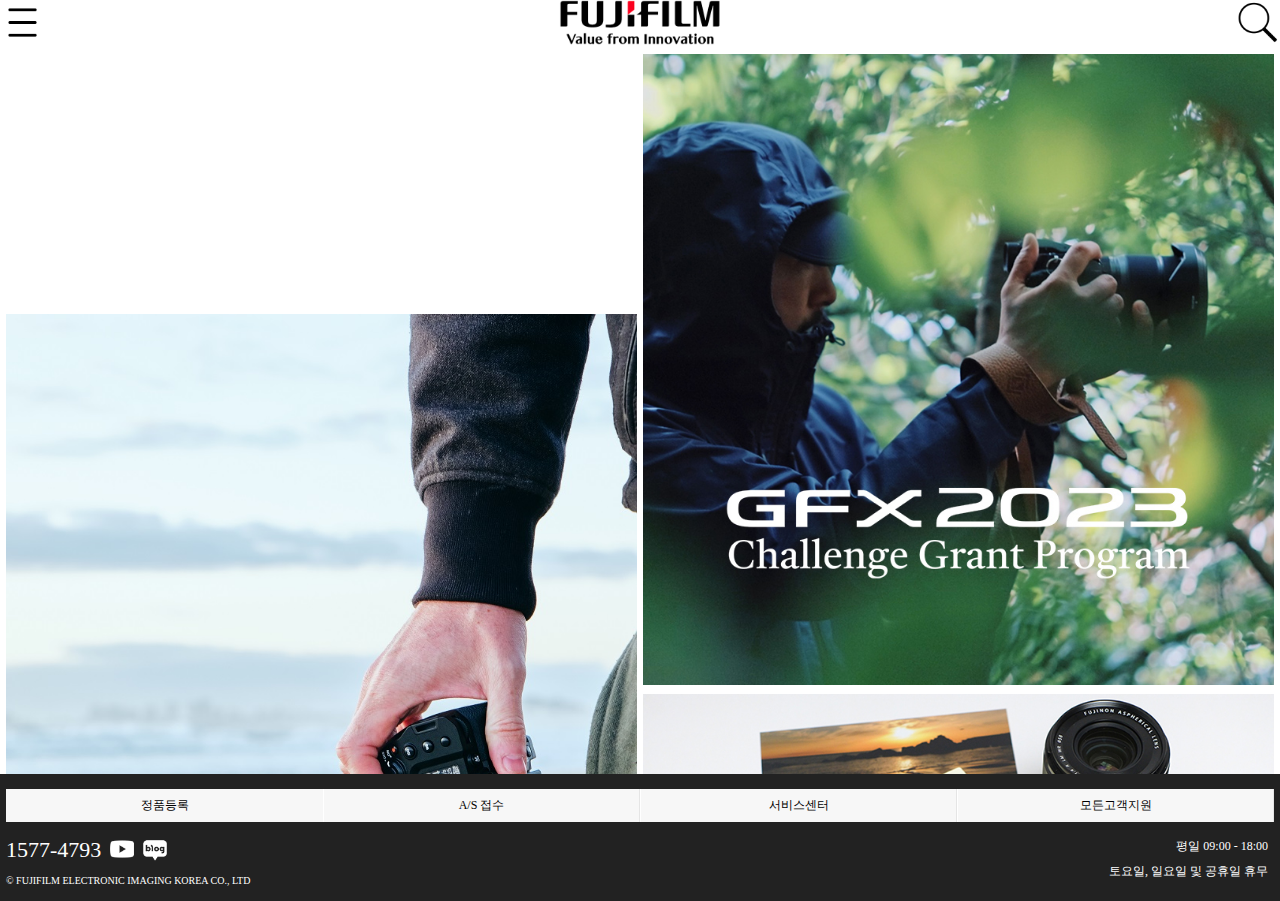
==== index.html @ 3c64c636 "두번째 업로드" ====
<!DOCTYPE html>
<html lang="ko">
<head>
  <meta charset="UTF-8">
  <meta name="viewport" content="width=device-width, initial-scale=1.0">
  <title>Asan</title>
  <link rel="stylesheet" href="css/reset.css">
  <link rel="stylesheet" href="css/asan.css">
</head>
<body>
  <div id="controlbody"></div>
  <div id="wrap">
    <div class="cover"></div>
    <header>
      <div class="lnb_btn">
        <a href="#"><img src="img2/hamburger_icon.png" alt="메뉴열기"></a>
      </div>
      <h1 class="logo">
        <a href="index.html"><img src="img2/logopng.png" alt="후지필름"></a>
      </h1>
      <div class="search_btn">
        <a href="#"><img src="img2/search_icon.png" alt="찾기"></a>
      </div>

    </header>
<!------------------------- con_wrap START ---------------------->
    <div id="con_wrap">
      <div id="con_up">
        <section class="s1-1">
          <div class="slider">
            <div><a href="#"><img src="img2/main01.jpg" alt="메인01"></a></div>
            
          </div>
          
        </section>
        <div class="con_up_right">
          <section class="s1-2">
            <a href="#"><img src="img2/sub01.jpg" alt="서브01"></a>
          </section>
          <section class="s1-3">
            <a href="#"><img src="img2/sub02.jpg" alt="서브02"></a>
          </section>
      </div>
    </div> <!-- con_up END -->

      <div id="con_down">
        <section class="s2-1">
          <a href=""><img src="img2/sub03.jpg" alt="서브03"></a>
        </section>
        <section class="s2-2">
          <a href=""><img src="img2/sub04.jpg" alt="서브04"></a>
        </section>
      </div> 

      <div id="con_down2">
        <section class="s3-1">
          <a href=""><img src="img2/sub05.jpg" alt="서브05"></a>
        </section>
        <section class="s3-2">
          <a href=""><img src="img2/sub06.jpg" alt="서브06"></a>
        </section>
      </div>

      <div id="con_down3">
        <section class="s4-1">
          <a href=""><img src="img2/sub07.jpg" alt="푸터이미지"></a>
        </section>

      </div> <!-- con_down END -->


    </div>
<!------------------------- con_wrap END ------------------------>
    <footer>
      <ul class="quickmenu">
        <li><a href="#">정품등록</a></li>
        <li><a href="#">A/S 접수</a></li>
        <li><a href="#">서비스센터</a></li>
        <li><a href="#">모든고객지원</a></li>
      </ul>
      <div class="telsns">
        <a href="">1577-4793</a>
        <a href=""><img src="img2/img_youtube.png" alt="유튜브"></a>
        <a href=""><img src="img2/img_naverblog.png" alt=네이버 블로그"></a>
      </div>
      <div class="pc">
        <a href="#">평일 09:00 - 18:00</a><br>
        <a href="#">토요일, 일요일 및 공휴일 휴무</a>
      </div>
      <address = class="copy">
        © FUJIFILM ELECTRONIC IMAGING KOREA CO., LTD
      </address>
    </footer>
  </div>

  <div id="lnb">
    <div class="lnb_login">
      <p>로그인을 하시면 더 많은 정보를<br>
        확인 하실 수 있습니다.</p>
        <a href=""><img src="img2/login.png" alt="로그인 버튼"></a>
    </div>
    <ul class="lnb_list">
      <li>
        <a href="staff.html">
          신제품
        </a>
      </li>
      <li>
        <a href="#">
          프로모션
        </a>
      </li>
      <li>
        <a href="#">
          카메라
        </a>
      </li>
      <li>
        <a href="#">
          렌즈
        </a>
      </li>
      <li>
        <a href="#">
          액세서리
        </a>
      </li>
    </ul>
    <div class="lnb_res">
      <a href="">
        가까운 매장/서비스센터 찾기
      </a>
    </div>
  </div>

</body>
</html>
---- css/asan.css ----
@charset "UTF-8";
body { min-width:340px; width: 100%; height: 100%;  }

/* 레이아웃, 배경색 */
#controlbody { overflow: hidden;  }
#wrap { position: relative;  }

header { height:45px; background: white }

#con_wrap { 
  overflow: auto;
  display: flex;
  flex-direction: column; row-gap: 6px;
  height:calc(100vh - 174px);
  padding:6px; 
}
#con_up { 
  flex:2; display: flex; 
  column-gap: 6px; 
}

.s1-1 { 
  flex:1;  
  display: flex;
  align-items: center;
  justify-content: center;  
  background-size: cover;
  
}

.con_up_right {  
  flex:1; 
  display: flex; 
  flex-direction: column ; 
  row-gap: 6px;
  
}

.s1-2 { flex:1; }
.s1-3 { flex:1; }
  
#con_down, #con_down2, #con_down3 { 
  flex:1;
  display: flex;
  column-gap: 6px;
  
}

.s2-1 { flex:1; }
.s2-2 { flex:1; }
.s3-1 { flex:1; }
.s3-2 { flex:1; }
.s4-1 { flex:1; }

    
footer { background: #222222; }

/* 헤더 */
header { }
  .lnb_btn { 
    float: left; position: relative;  
    z-index:20; 
  }
  .logo { 
    float: left; width:100%; 
    margin:0 -45px; text-align: center; 
  }
  .search_btn { float: right; }

header img { height:45px; }

/* 컨텐츠 */
  #con_wrap {  }
  #con_up {}
  #con_down {}
  .slider { float: left;;}

  section { display: table; }

  section a {  
    display: table-cell; 
    text-align: center;
    vertical-align: middle; 
  }
  section img { width: 100%; }
  .s1-1 img { }
  .s1-2 img { }
  .s1-3 img { }
  .s2-1 img { }
  .s2-2 img { }
  .s3-1 img { }
  .s3-2 img { }
  .s4-1 img { }

/* 푸터 */
footer { padding:15px 6px; color: white; }
  ul.quickmenu { display:table; width:100%; color: black;}
  .quickmenu li { 
    display:table-cell; 
    width:25%; 
    background: #F7F7F7; 
    border-right: 1px solid #E5E5E5; 
    border-left: 1px solid white; 
  }
  .quickmenu li:first-child { border-left: none;}
  .quickmenu li:first-child { border-right: none;}
  .quickmenu a { 
    display: block; 
    text-align: center; 
    line-height: 33px; 
    font-size: 12px; 
  }
  .telsns { margin-top: 15px; }
  .telsns a { font-size: 22px; }
  .telsns img { 
    width: 24px; 
    margin-left: 5px; 
    vertical-align: bottom;
  }
  .pc { 
    position: absolute; 
    right:6px; 
    margin-top: -25px; 
    text-align: right;
  }
  .pc a { 
    display: inline-block; 
    padding: 4px 6px;
    background: #222222; 
    margin-bottom: 5px;
    font-size: 12px;
  }
  .copy { font-size: 10px; margin-top: 15px; }

  /* 좌측 슬라이더 메뉴 lnb */
  #lnb { 
    position: fixed; top: 0; left: -274px;
    width: 274px; height: 100%;
    z-index: 100; background: #f1f1f1;
    
    }

  .lnb_login {
    background: #111; color: white;
    padding: 35px 20px;
    
    }

  .lnb_login p { 
    font-size: 14px; 
    line-height: 1.4; 
    margin-bottom: 20px; 
    
    }

  .lnb_login img { width: 232px;  }

  .lnb_list { border-bottom: 1px solid #ddd; font-size: 32px; text-align: center;  }

  .lnb_list a {
    display: block; 
    margin-top: 40px; 
    margin-bottom: 40px; 
    
  }
  .lnb_list img { width:274px;  }

  .lnb_res  { margin-top: 40px;  text-align: center;}
  .lnb_res img  { width:235px; }

  .cover { 
    display: none;
    position: fixed; top: 0; right: 0; bottom: 0; 
    background: rgba(0,0,0,0.7);
  }
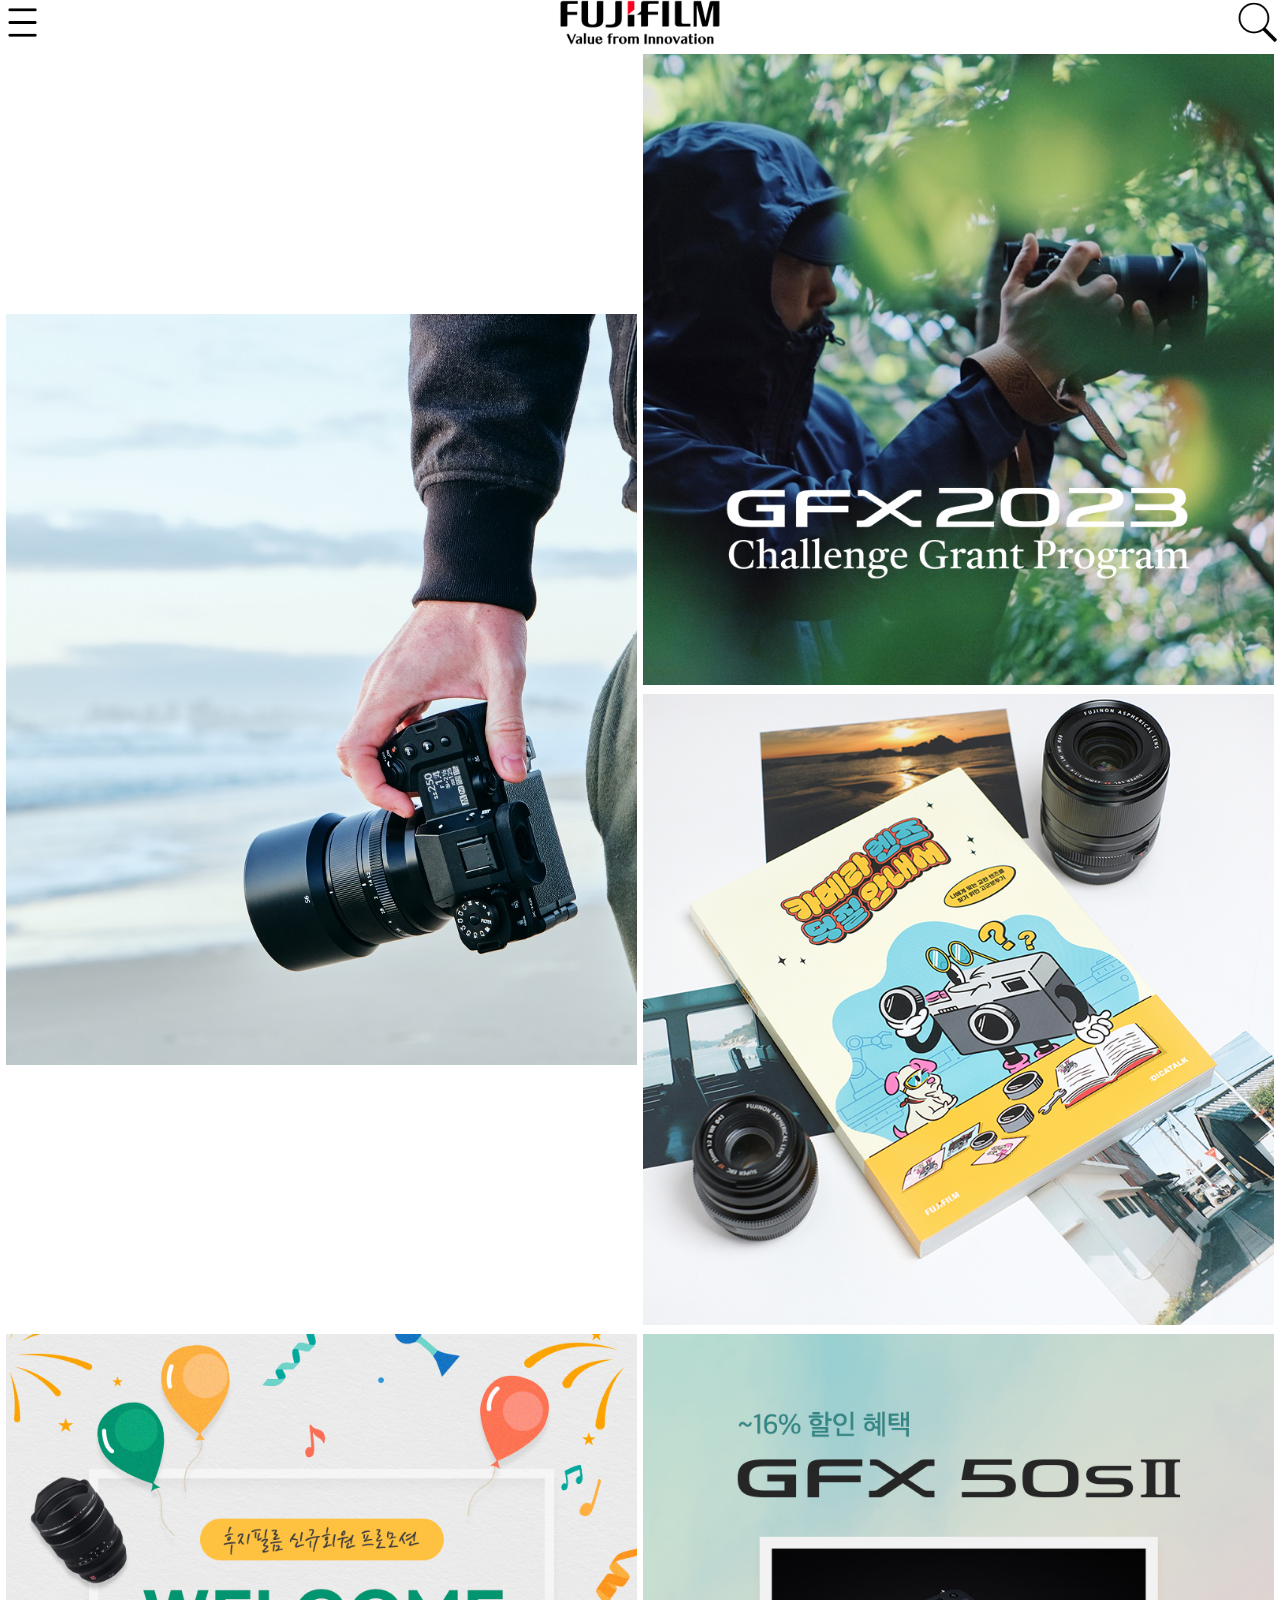
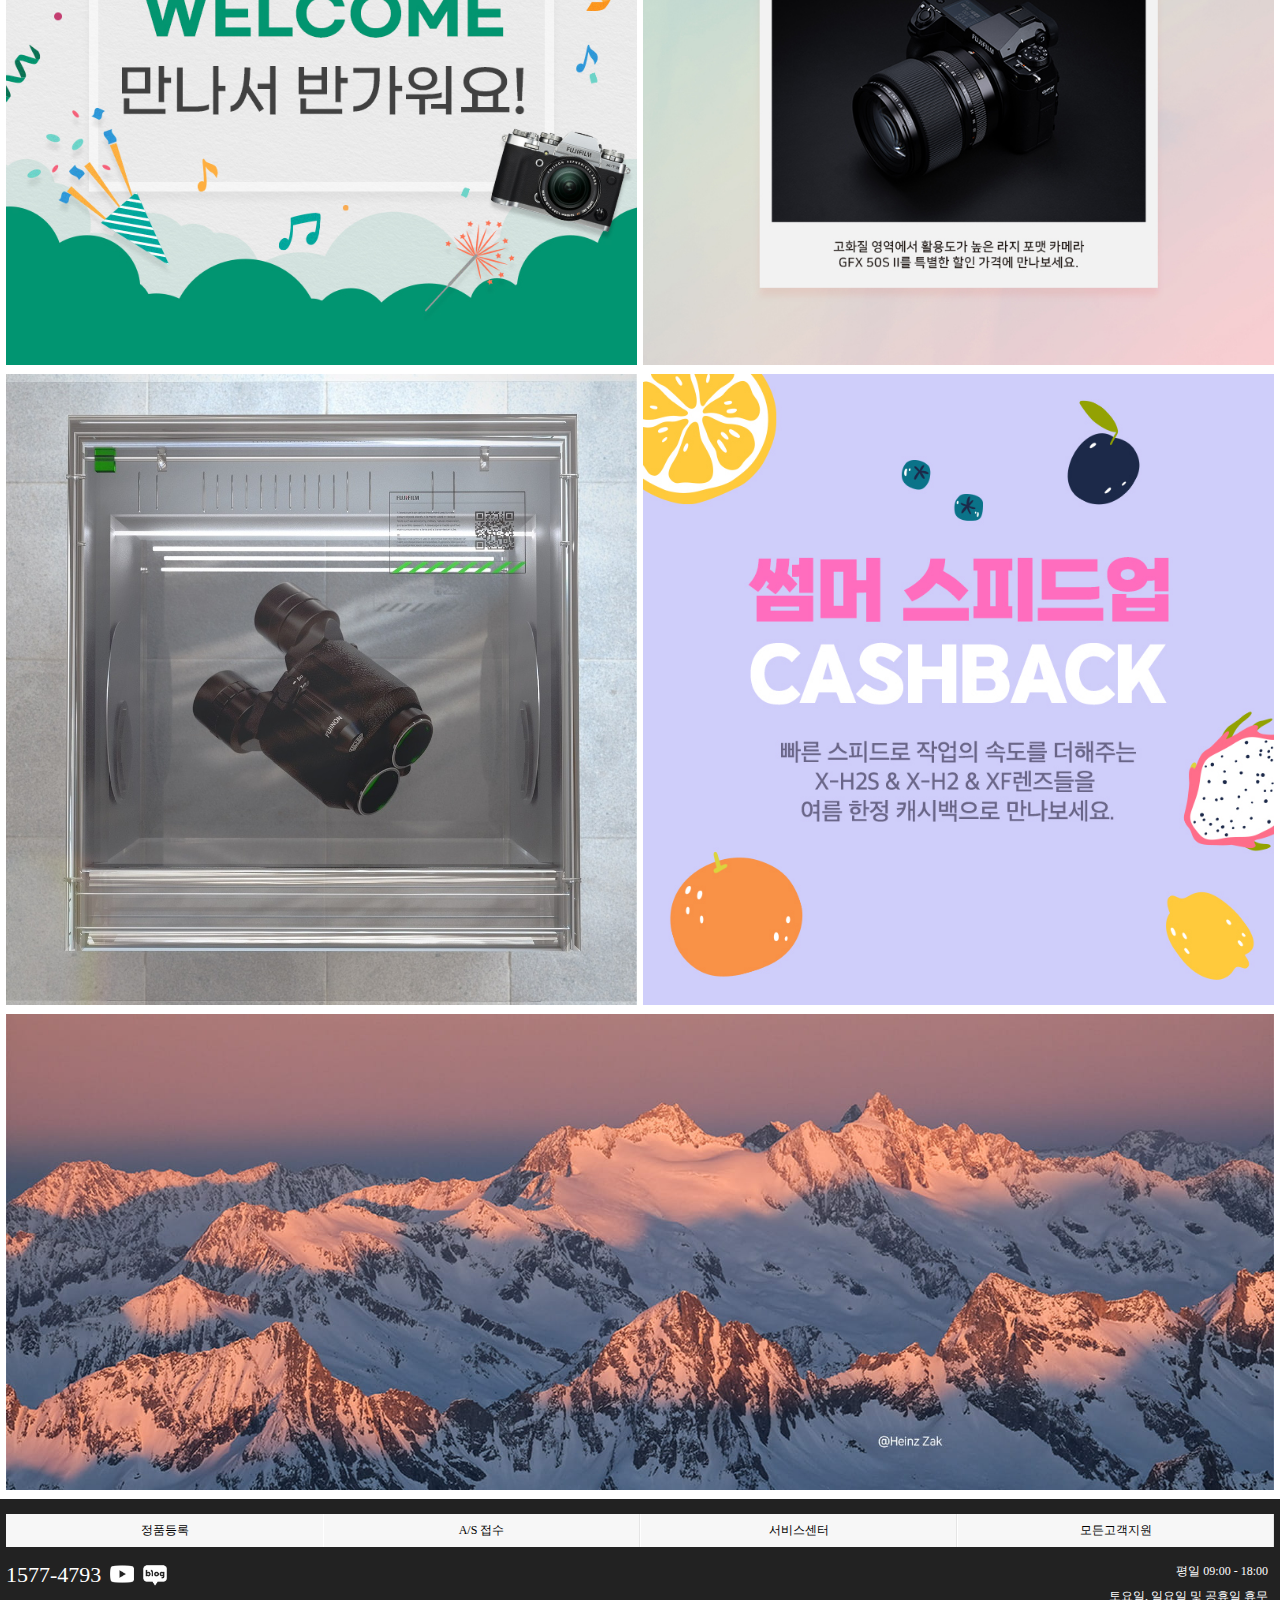
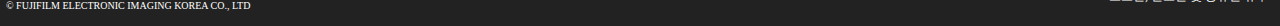
==== commit 14bff75c: "Add files via upload" ====
--- a/index.html
+++ b/index.html
@@ -1,137 +1,167 @@
-<!DOCTYPE html>
-<html lang="ko">
-<head>
-  <meta charset="UTF-8">
-  <meta name="viewport" content="width=device-width, initial-scale=1.0">
-  <title>Asan</title>
-  <link rel="stylesheet" href="css/reset.css">
-  <link rel="stylesheet" href="css/asan.css">
-</head>
-<body>
-  <div id="controlbody"></div>
-  <div id="wrap">
-    <div class="cover"></div>
-    <header>
-      <div class="lnb_btn">
-        <a href="#"><img src="img2/hamburger_icon.png" alt="메뉴열기"></a>
-      </div>
-      <h1 class="logo">
-        <a href="index.html"><img src="img2/logopng.png" alt="후지필름"></a>
-      </h1>
-      <div class="search_btn">
-        <a href="#"><img src="img2/search_icon.png" alt="찾기"></a>
-      </div>
-
-    </header>
-<!------------------------- con_wrap START ---------------------->
-    <div id="con_wrap">
-      <div id="con_up">
-        <section class="s1-1">
-          <div class="slider">
-            <div><a href="#"><img src="img2/main01.jpg" alt="메인01"></a></div>
-            
-          </div>
-          
-        </section>
-        <div class="con_up_right">
-          <section class="s1-2">
-            <a href="#"><img src="img2/sub01.jpg" alt="서브01"></a>
-          </section>
-          <section class="s1-3">
-            <a href="#"><img src="img2/sub02.jpg" alt="서브02"></a>
-          </section>
-      </div>
-    </div> <!-- con_up END -->
-
-      <div id="con_down">
-        <section class="s2-1">
-          <a href=""><img src="img2/sub03.jpg" alt="서브03"></a>
-        </section>
-        <section class="s2-2">
-          <a href=""><img src="img2/sub04.jpg" alt="서브04"></a>
-        </section>
-      </div> 
-
-      <div id="con_down2">
-        <section class="s3-1">
-          <a href=""><img src="img2/sub05.jpg" alt="서브05"></a>
-        </section>
-        <section class="s3-2">
-          <a href=""><img src="img2/sub06.jpg" alt="서브06"></a>
-        </section>
-      </div>
-
-      <div id="con_down3">
-        <section class="s4-1">
-          <a href=""><img src="img2/sub07.jpg" alt="푸터이미지"></a>
-        </section>
-
-      </div> <!-- con_down END -->
-
-
-    </div>
-<!------------------------- con_wrap END ------------------------>
-    <footer>
-      <ul class="quickmenu">
-        <li><a href="#">정품등록</a></li>
-        <li><a href="#">A/S 접수</a></li>
-        <li><a href="#">서비스센터</a></li>
-        <li><a href="#">모든고객지원</a></li>
-      </ul>
-      <div class="telsns">
-        <a href="">1577-4793</a>
-        <a href=""><img src="img2/img_youtube.png" alt="유튜브"></a>
-        <a href=""><img src="img2/img_naverblog.png" alt=네이버 블로그"></a>
-      </div>
-      <div class="pc">
-        <a href="#">평일 09:00 - 18:00</a><br>
-        <a href="#">토요일, 일요일 및 공휴일 휴무</a>
-      </div>
-      <address = class="copy">
-        © FUJIFILM ELECTRONIC IMAGING KOREA CO., LTD
-      </address>
-    </footer>
-  </div>
-
-  <div id="lnb">
-    <div class="lnb_login">
-      <p>로그인을 하시면 더 많은 정보를<br>
-        확인 하실 수 있습니다.</p>
-        <a href=""><img src="img2/login.png" alt="로그인 버튼"></a>
-    </div>
-    <ul class="lnb_list">
-      <li>
-        <a href="staff.html">
-          신제품
-        </a>
-      </li>
-      <li>
-        <a href="#">
-          프로모션
-        </a>
-      </li>
-      <li>
-        <a href="#">
-          카메라
-        </a>
-      </li>
-      <li>
-        <a href="#">
-          렌즈
-        </a>
-      </li>
-      <li>
-        <a href="#">
-          액세서리
-        </a>
-      </li>
-    </ul>
-    <div class="lnb_res">
-      <a href="">
-        가까운 매장/서비스센터 찾기
-      </a>
-    </div>
-  </div>
-
-</body>
+<!DOCTYPE html>
+<html lang="ko">
+<head>
+  <meta charset="UTF-8">
+  <meta name="viewport" content="width=device-width, initial-scale=1.0">
+  <title>Asan</title>
+  <link rel="stylesheet" href="css/reset.css">
+  <script src="https://code.jquery.com/jquery-1.12.4.min.js"></script>
+
+  <link rel="stylesheet" href="css/slick-theme.css">
+  <link rel="stylesheet" href="css/slick.css">
+  <link rel="stylesheet" href="css/asan.css">
+  <script defer src="js/slick.min.js" ></script>
+  <script defer src="js/main.js"></script>
+
+  
+</head>
+<body>
+  <div id="controlbody"></div>
+  <div id="wrap">
+    <div class="cover"></div>
+    <header>
+      <div class="lnb_btn">
+        <a href="#"><img src="img2/hamburger_icon.png" alt="메뉴열기"></a>
+      </div>
+      <h1 class="logo">
+        <a href="index.html"><img src="img2/logopng.png" alt="후지필름"></a>
+      </h1>
+      <div class="search_btn">
+        <a href="#"><img src="img2/search_icon.png" alt="찾기"></a>
+      </div>
+      <div class="search-box">
+        <input type="text" class="search-input" placeholder="검색어를 입력하세요">
+        <button class="search-close-btn">닫기</button>
+      </div>
+
+    </header>
+<!------------------------- con_wrap START ---------------------->
+    <div id="con_wrap">
+      <div id="con_up">
+        <section class="s1-1">
+          <div class="slider">
+            <div><a href="#"><img src="img2/main01.jpg" alt="메인01"></a></div>
+            
+          </div>
+          
+        </section>
+        <div class="con_up_right">
+          <section class="s1-2">
+            <a href="#"><img src="img2/sub01.jpg" alt="서브01"></a>
+          </section>
+          <section class="s1-3">
+            <a href="#"><img src="img2/sub02.jpg" alt="서브02"></a>
+          </section>
+      </div>
+    </div> <!-- con_up END -->
+
+      <div id="con_down">
+        <section class="s2-1">
+          <a href=""><img src="img2/sub03.jpg" alt="서브03"></a>
+        </section>
+        <section class="s2-2">
+          <a href=""><img src="img2/sub04.jpg" alt="서브04"></a>
+        </section>
+      </div> 
+
+      <div id="con_down2">
+        <section class="s3-1">
+          <a href=""><img src="img2/sub05.jpg" alt="서브05"></a>
+        </section>
+        <section class="s3-2">
+          <a href=""><img src="img2/sub06.jpg" alt="서브06"></a>
+        </section>
+      </div>
+
+      <div id="con_down3">
+        <section class="s4-1">
+          <a href=""><img src="img2/sub07.jpg" alt="푸터이미지"></a>
+        </section>
+
+      </div> <!-- con_down END -->
+
+
+    </div>
+<!------------------------- con_wrap END ------------------------>
+    <footer>
+      <ul class="quickmenu">
+        <li><a href="#">정품등록</a></li>
+        <li><a href="#">A/S 접수</a></li>
+        <li><a href="#">서비스센터</a></li>
+        <li><a href="#">모든고객지원</a></li>
+      </ul>
+      <div class="telsns">
+        <a href="">1577-4793</a>
+        <a href=""><img src="img2/img_youtube.png" alt="유튜브"></a>
+        <a href=""><img src="img2/img_naverblog.png" alt=네이버 블로그"></a>
+      </div>
+      <div class="pc">
+        <a href="#">평일 09:00 - 18:00</a><br>
+        <a href="#">토요일, 일요일 및 공휴일 휴무</a>
+      </div>
+      <address = class="copy">
+        © FUJIFILM ELECTRONIC IMAGING KOREA CO., LTD
+      </address>
+    </footer>
+  </div>
+
+  <div id="lnb">
+    <div class="lnb_login">
+      <p>로그인을 하시면 더 많은 정보를<br>
+        확인 하실 수 있습니다.</p>
+        <a href=""><img src="img2/login.png" alt="로그인 버튼"></a>
+    </div>
+    
+    <ul class="lnb_list">
+      <li class="lnb-item" data-menu="신제품"> <a href="#">신제품</a></li>
+      <li class="lnb-item" data-menu="프로모션"> <a href="#">프로모션</a></li>
+      <li class="lnb-item" data-menu="카메라"> <a href="#">카메라</a></li>
+      <li class="lnb-item" data-menu="렌즈"> <a href="#">렌즈</a></li>
+      <li class="lnb-item" data-menu="액세서리"> <a href="#">액세서리</a></li>
+    </ul>
+    
+
+    <div class="submenu" data-menu="신제품">
+      <ul>
+        <li><a href="#">상품1</a></li>
+        <li><a href="#">상품2</a></li>
+      </ul>
+    </div>
+
+    <div class="submenu" data-menu="프로모션">
+      <ul>
+        <li><a href="#">프로모션1</a></li>
+        <li><a href="#">프로모션2</a></li>
+      </ul>
+    </div>
+
+    <div class="submenu" data-menu="카메라">
+      <ul>
+        <li><a href="#">카메라1</a></li>
+        <li><a href="#">카메라2</a></li>
+      </ul>
+    </div>
+
+    <div class="submenu" data-menu="렌즈">
+      <ul>
+        <li><a href="#">렌즈1</a></li>
+        <li><a href="#">렌즈2</a></li>
+      </ul>
+    </div>
+
+    <div class="submenu" data-menu="액세서리">
+      <ul>
+        <li><a href="#">액세서리1</a></li>
+        <li><a href="#">액세서리2</a></li>
+      </ul>
+    </div>
+
+    <div class="lnb_res">
+      <a href="">
+        가까운 매장/서비스센터 찾기
+      </a>
+    </div>
+  </div>
+
+</body>
 </html>--- a/css/asan.css
+++ b/css/asan.css
@@ -1,175 +1,239 @@
-@charset "UTF-8";
-body { min-width:340px; width: 100%; height: 100%;  }
-
-/* 레이아웃, 배경색 */
-#controlbody { overflow: hidden;  }
-#wrap { position: relative;  }
-
-header { height:45px; background: white }
-
-#con_wrap { 
-  overflow: auto;
-  display: flex;
-  flex-direction: column; row-gap: 6px;
-  height:calc(100vh - 174px);
-  padding:6px; 
-}
-#con_up { 
-  flex:2; display: flex; 
-  column-gap: 6px; 
-}
-
-.s1-1 { 
-  flex:1;  
-  display: flex;
-  align-items: center;
-  justify-content: center;  
-  background-size: cover;
-  
-}
-
-.con_up_right {  
-  flex:1; 
-  display: flex; 
-  flex-direction: column ; 
-  row-gap: 6px;
-  
-}
-
-.s1-2 { flex:1; }
-.s1-3 { flex:1; }
-  
-#con_down, #con_down2, #con_down3 { 
-  flex:1;
-  display: flex;
-  column-gap: 6px;
-  
-}
-
-.s2-1 { flex:1; }
-.s2-2 { flex:1; }
-.s3-1 { flex:1; }
-.s3-2 { flex:1; }
-.s4-1 { flex:1; }
-
-    
-footer { background: #222222; }
-
-/* 헤더 */
-header { }
-  .lnb_btn { 
-    float: left; position: relative;  
-    z-index:20; 
-  }
-  .logo { 
-    float: left; width:100%; 
-    margin:0 -45px; text-align: center; 
-  }
-  .search_btn { float: right; }
-
-header img { height:45px; }
-
-/* 컨텐츠 */
-  #con_wrap {  }
-  #con_up {}
-  #con_down {}
-  .slider { float: left;;}
-
-  section { display: table; }
-
-  section a {  
-    display: table-cell; 
-    text-align: center;
-    vertical-align: middle; 
-  }
-  section img { width: 100%; }
-  .s1-1 img { }
-  .s1-2 img { }
-  .s1-3 img { }
-  .s2-1 img { }
-  .s2-2 img { }
-  .s3-1 img { }
-  .s3-2 img { }
-  .s4-1 img { }
-
-/* 푸터 */
-footer { padding:15px 6px; color: white; }
-  ul.quickmenu { display:table; width:100%; color: black;}
-  .quickmenu li { 
-    display:table-cell; 
-    width:25%; 
-    background: #F7F7F7; 
-    border-right: 1px solid #E5E5E5; 
-    border-left: 1px solid white; 
-  }
-  .quickmenu li:first-child { border-left: none;}
-  .quickmenu li:first-child { border-right: none;}
-  .quickmenu a { 
-    display: block; 
-    text-align: center; 
-    line-height: 33px; 
-    font-size: 12px; 
-  }
-  .telsns { margin-top: 15px; }
-  .telsns a { font-size: 22px; }
-  .telsns img { 
-    width: 24px; 
-    margin-left: 5px; 
-    vertical-align: bottom;
-  }
-  .pc { 
-    position: absolute; 
-    right:6px; 
-    margin-top: -25px; 
-    text-align: right;
-  }
-  .pc a { 
-    display: inline-block; 
-    padding: 4px 6px;
-    background: #222222; 
-    margin-bottom: 5px;
-    font-size: 12px;
-  }
-  .copy { font-size: 10px; margin-top: 15px; }
-
-  /* 좌측 슬라이더 메뉴 lnb */
-  #lnb { 
-    position: fixed; top: 0; left: -274px;
-    width: 274px; height: 100%;
-    z-index: 100; background: #f1f1f1;
-    
-    }
-
-  .lnb_login {
-    background: #111; color: white;
-    padding: 35px 20px;
-    
-    }
-
-  .lnb_login p { 
-    font-size: 14px; 
-    line-height: 1.4; 
-    margin-bottom: 20px; 
-    
-    }
-
-  .lnb_login img { width: 232px;  }
-
-  .lnb_list { border-bottom: 1px solid #ddd; font-size: 32px; text-align: center;  }
-
-  .lnb_list a {
-    display: block; 
-    margin-top: 40px; 
-    margin-bottom: 40px; 
-    
-  }
-  .lnb_list img { width:274px;  }
-
-  .lnb_res  { margin-top: 40px;  text-align: center;}
-  .lnb_res img  { width:235px; }
-
-  .cover { 
-    display: none;
-    position: fixed; top: 0; right: 0; bottom: 0; 
-    background: rgba(0,0,0,0.7);
-  }+@charset "UTF-8";
+body { min-width:340px; width: 100%; height: 100%;  }
+
+/* 레이아웃, 배경색 */
+#controlbody { overflow: hidden;  }
+#wrap { position: relative;  }
+
+header { height:45px; background: white }
+
+#con_wrap { 
+  overflow: auto;
+  display: flex;
+  flex-direction: column; row-gap: 6px;
+  flex-grow: 1;
+  padding:6px; 
+}
+#con_up {
+  display: grid;
+  grid-template-columns: 1fr 1fr;
+  column-gap: 6px;
+}
+
+.s1-1 { 
+  flex:1;  
+  display: flex;
+  align-items: center;
+  justify-content: center;  
+  background-size: cover;
+  
+}
+
+.con_up_right {
+  display: grid;
+  grid-template-rows: 1fr 1fr;
+  row-gap: 6px;
+}
+
+.s1-2 { flex:1; }
+.s1-3 { flex:1; }
+  
+#con_down, #con_down2, #con_down3 { 
+  flex:1;
+  display: flex;
+  column-gap: 6px;
+  
+}
+
+.s2-1 { flex:1; }
+.s2-2 { flex:1; }
+.s3-1 { flex:1; }
+.s3-2 { flex:1; }
+.s4-1 { flex:1; }
+
+    
+footer { background: #222222; }
+
+/* 헤더 */
+header { }
+  .lnb_btn { 
+    float: left; position: relative;  
+    z-index:20; 
+  }
+  .logo { 
+    float: left; width:100%; 
+    margin:0 -45px; text-align: center; 
+  }
+  .search_btn { float: right; }
+
+  .search-box {
+    display: none; 
+    position: absolute;
+    top: 45px; 
+    right: 0;
+    background-color: white;
+    border: 1px solid #ccc;
+    padding: 10px;
+  }
+  
+  .search-input {
+    width: 200px;
+    padding: 5px;
+    margin-right: 10px;
+  }
+  
+  .search-close-btn {
+    background-color: #ccc;
+    color: white;
+    border: none;
+    padding: 5px 10px;
+    cursor: pointer;
+  }
+  
+ 
+  .search-box.active {
+    display: block;
+  }
+
+header img { height:45px; }
+
+/* 컨텐츠 */
+  #con_wrap {  }
+  #con_up {}
+  #con_down {}
+
+  .slider {
+    display: flex;
+    justify-content: center; 
+  }
+  
+  .slider img {
+    max-width: 100%; 
+    height: auto; 
+  }
+
+  section { display: table; }
+
+  section a {  
+    display: table-cell; 
+    text-align: center;
+    vertical-align: middle; 
+  }
+  section img { width: 100%; }
+  .s1-1 img { }
+  .s1-2 img { }
+  .s1-3 img { }
+  .s2-1 img { }
+  .s2-2 img { }
+  .s3-1 img { }
+  .s3-2 img { }
+  .s4-1 img { }
+
+/* 푸터 */
+footer { padding:15px 6px; color: white; }
+  ul.quickmenu { display:table; width:100%; color: black;}
+  .quickmenu li { 
+    display:table-cell; 
+    width:25%; 
+    background: #F7F7F7; 
+    border-right: 1px solid #E5E5E5; 
+    border-left: 1px solid white; 
+  }
+  .quickmenu li:first-child { border-left: none;}
+  .quickmenu li:first-child { border-right: none;}
+  .quickmenu a { 
+    display: block; 
+    text-align: center; 
+    line-height: 33px; 
+    font-size: 12px; 
+  }
+  .telsns { margin-top: 15px; }
+  .telsns a { font-size: 22px; }
+  .telsns img { 
+    width: 24px; 
+    margin-left: 5px; 
+    vertical-align: bottom;
+  }
+  .pc { 
+    position: absolute; 
+    right:6px; 
+    margin-top: -25px; 
+    text-align: right;
+  }
+  .pc a { 
+    display: inline-block; 
+    padding: 4px 6px;
+    background: #222222; 
+    margin-bottom: 5px;
+    font-size: 12px;
+  }
+  .copy { font-size: 10px; margin-top: 15px; }
+
+  /* 좌측 슬라이더 메뉴 lnb */
+  #lnb { 
+    position: fixed; top: 0; left: -274px;
+    width: 274px; height: 100%;
+    z-index: 100; background: #f1f1f1;
+    
+    }
+
+  .lnb_login {
+    background: #111; color: white;
+    padding: 35px 20px;
+    
+    }
+
+  .lnb_login p { 
+    font-size: 14px; 
+    line-height: 1.4; 
+    margin-bottom: 20px; 
+    
+    }
+
+  .lnb_login img { width: 232px;  }
+
+  .lnb_list { border-bottom: 1px solid #ddd; font-size: 24px; text-align: center;  }
+
+  .lnb_list a {
+    display: block; 
+    margin-top: 30px; 
+    margin-bottom: 30px; 
+    
+  }
+  .lnb_list img { width:274px;  }
+
+  .lnb_res  { margin-top: 40px;  text-align: center;}
+  .lnb_res img  { width:235px; }
+
+
+
+  .cover { 
+    display: none;
+    position: fixed; top: 0; right: 0; bottom: 0; 
+    background: rgba(0,0,0,0.7);
+  }
+
+
+.submenu {
+  display: none; 
+}
+
+.submenu.active {
+  display: block; 
+}
+
+.submenu ul {
+  padding: 20px 0; 
+}
+
+.submenu li {
+  margin-bottom: 15px;
+  font-size: 20px;
+  text-align: center;
+}
+
+
+.lnb-item.active {
+  font-weight: bold;
+  color: red;
+}
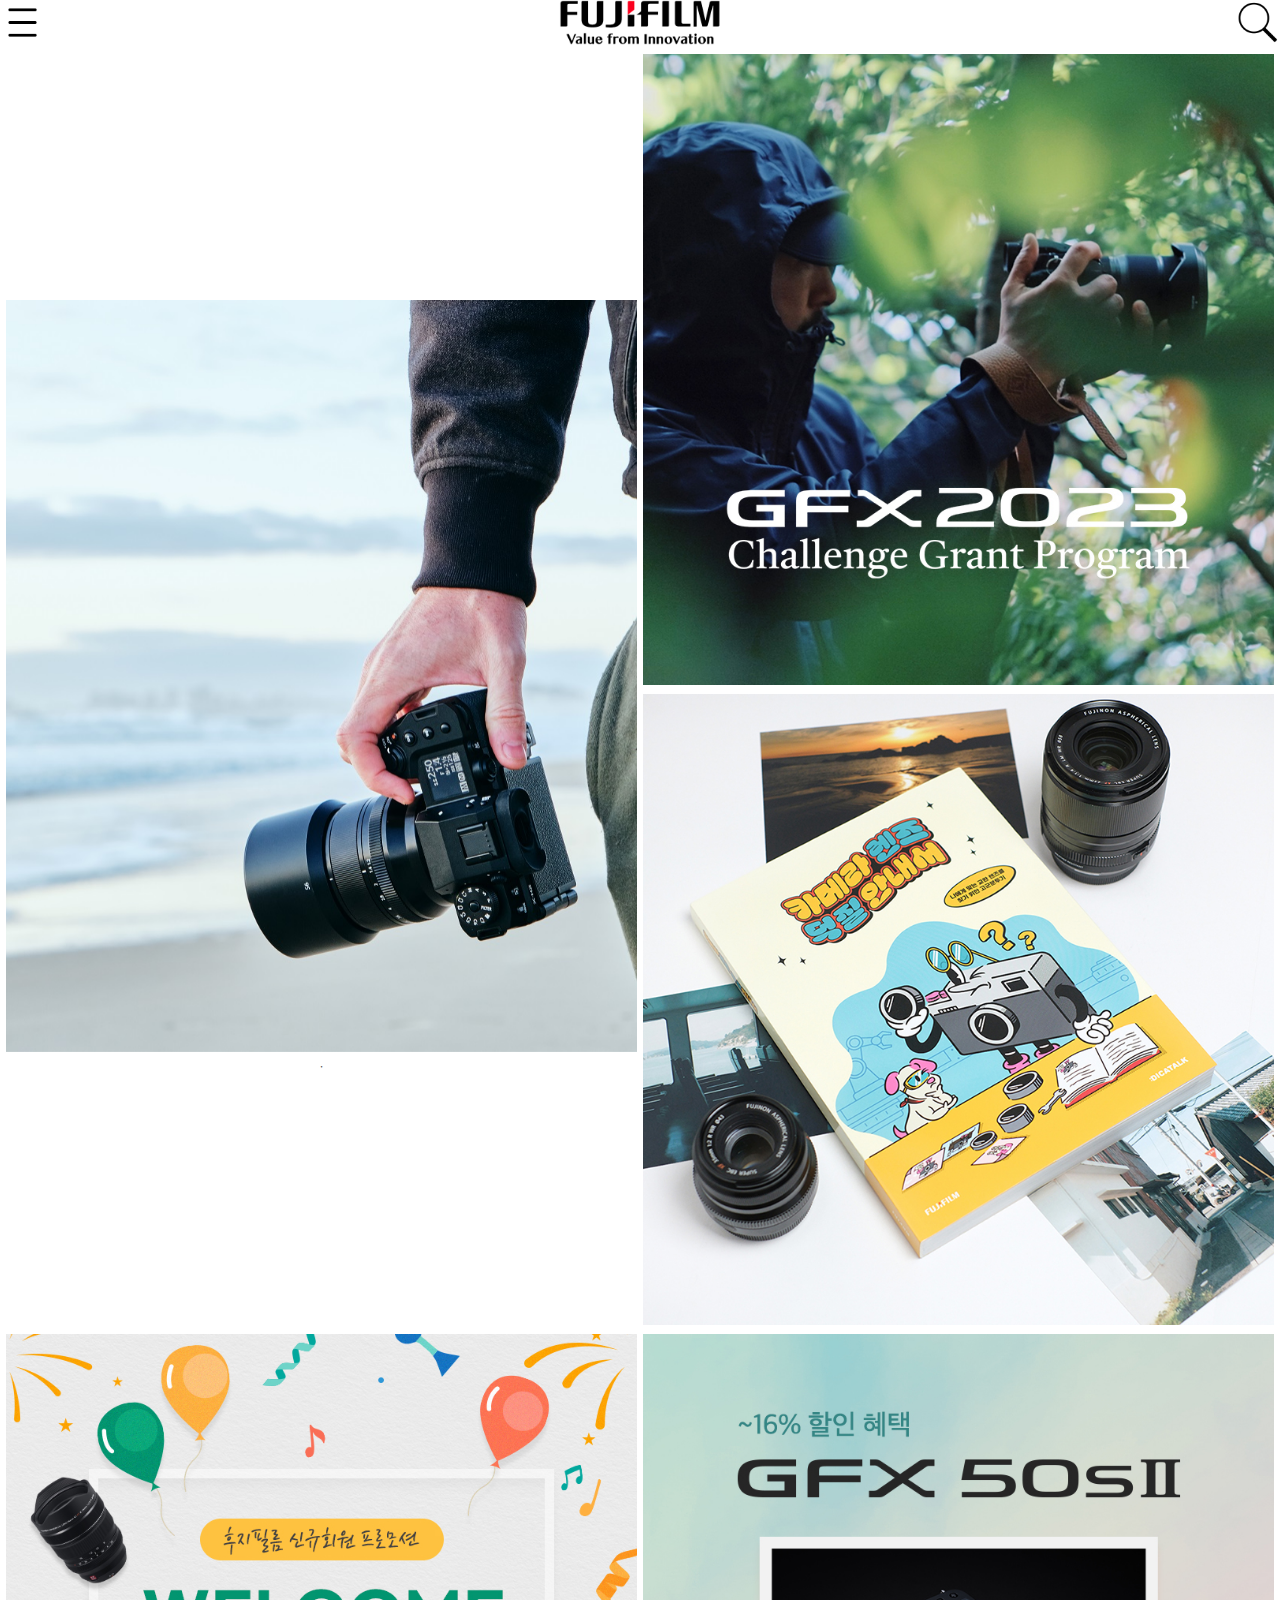
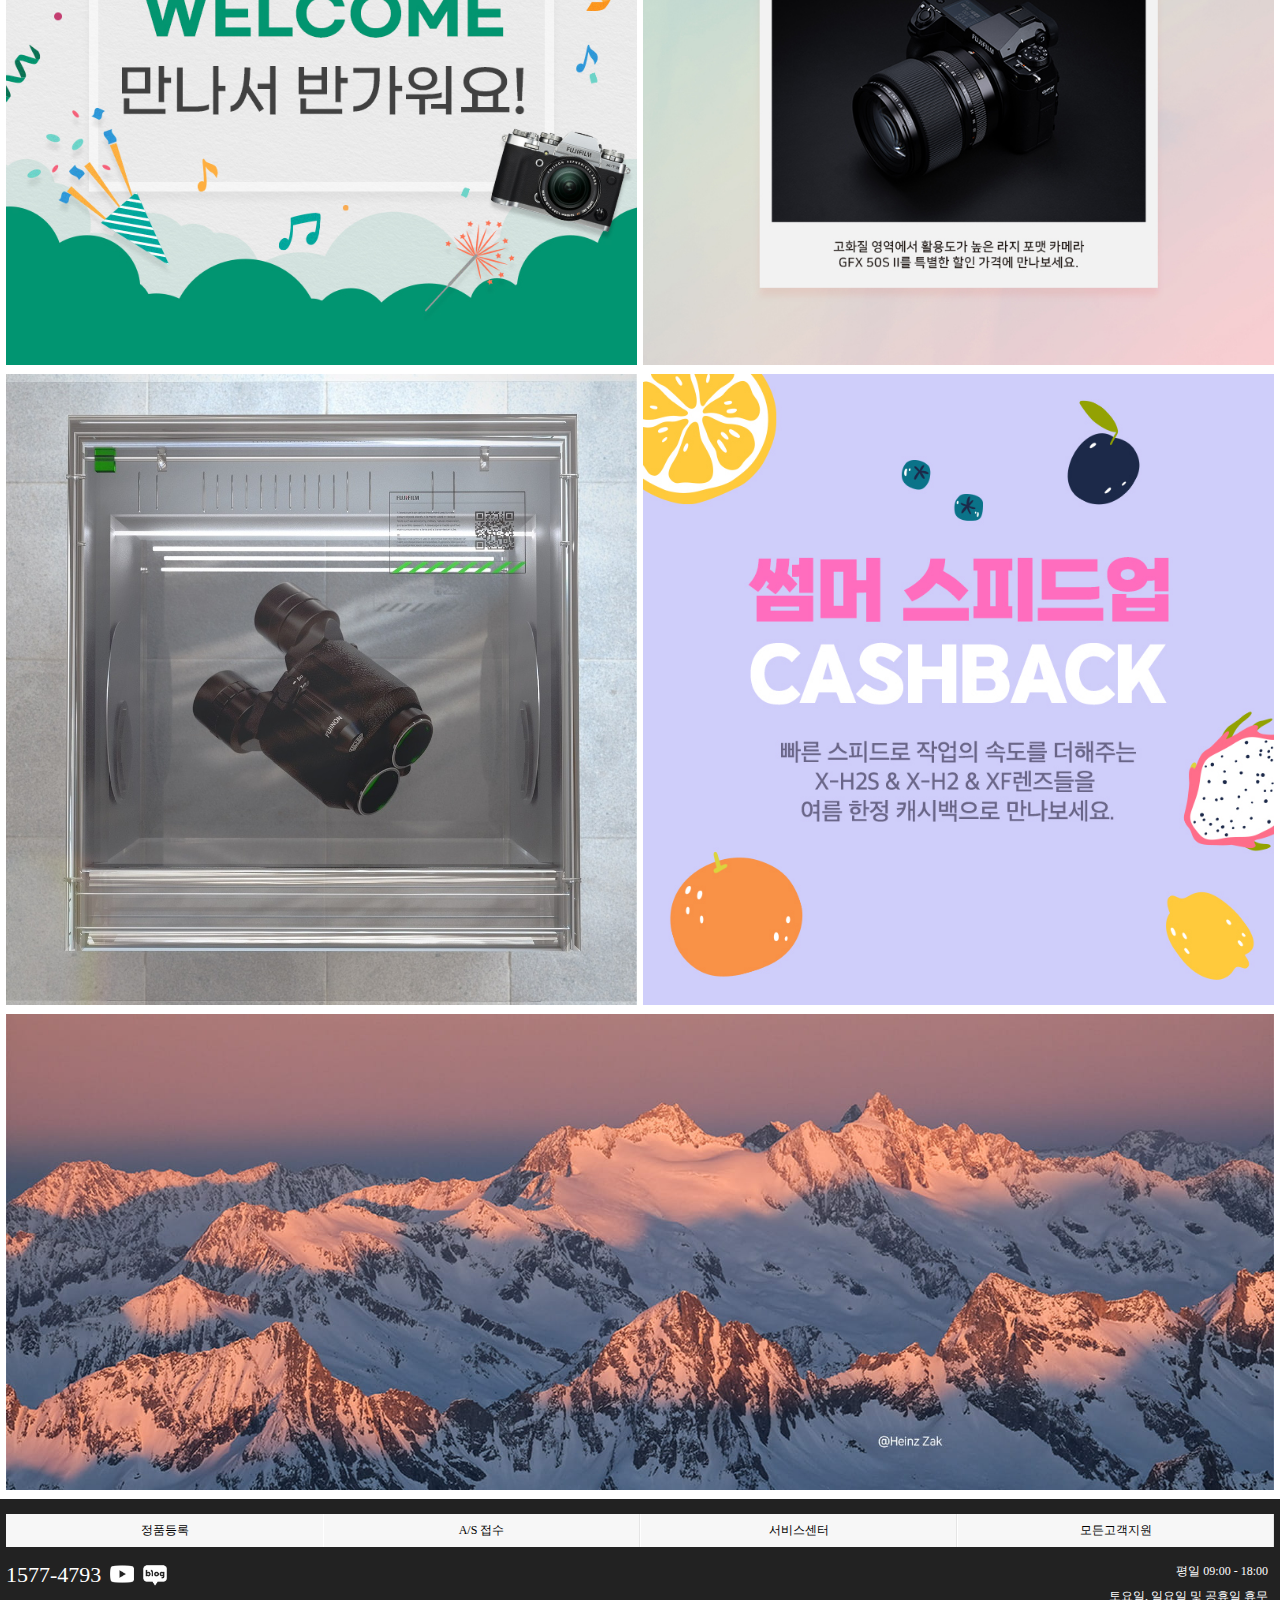
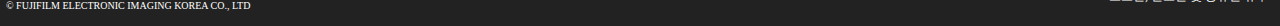
==== commit e44808a2: "Add files via upload" ====
--- a/index.html
+++ b/index.html
@@ -41,10 +41,9 @@
         <section class="s1-1">
           <div class="slider">
             <div><a href="#"><img src="img2/main01.jpg" alt="메인01"></a></div>
-            
           </div>
-          
         </section>
+
         <div class="con_up_right">
           <section class="s1-2">
             <a href="#"><img src="img2/sub01.jpg" alt="서브01"></a>
@@ -94,6 +93,7 @@
         <a href="">1577-4793</a>
         <a href=""><img src="img2/img_youtube.png" alt="유튜브"></a>
         <a href=""><img src="img2/img_naverblog.png" alt=네이버 블로그"></a>
+
       </div>
       <div class="pc">
         <a href="#">평일 09:00 - 18:00</a><br>
@@ -113,11 +113,11 @@
     </div>
     
     <ul class="lnb_list">
-      <li class="lnb-item" data-menu="신제품"> <a href="#">신제품</a></li>
-      <li class="lnb-item" data-menu="프로모션"> <a href="#">프로모션</a></li>
-      <li class="lnb-item" data-menu="카메라"> <a href="#">카메라</a></li>
-      <li class="lnb-item" data-menu="렌즈"> <a href="#">렌즈</a></li>
-      <li class="lnb-item" data-menu="액세서리"> <a href="#">액세서리</a></li>
+      <li class="lnb-item" data-menu="신제품"> <a href="#"><span>신제품</span></a></li>
+      <li class="lnb-item" data-menu="프로모션"> <a href="#"><span>프로모션</span></a></li>
+      <li class="lnb-item" data-menu="카메라"> <a href="#"><span>카메라</span></a></li>
+      <li class="lnb-item" data-menu="렌즈"> <a href="#"><span>렌즈</span></a></li>
+      <li class="lnb-item" data-menu="액세서리"> <a href="#"><span>액세서리</span></a></li>
     </ul>
     
 
--- a/css/asan.css
+++ b/css/asan.css
@@ -56,166 +56,194 @@
 
 /* 헤더 */
 header { }
-  .lnb_btn { 
-    float: left; position: relative;  
-    z-index:20; 
-  }
-  .logo { 
-    float: left; width:100%; 
-    margin:0 -45px; text-align: center; 
-  }
-  .search_btn { float: right; }
-
-  .search-box {
-    display: none; 
-    position: absolute;
-    top: 45px; 
-    right: 0;
-    background-color: white;
-    border: 1px solid #ccc;
-    padding: 10px;
-  }
-  
-  .search-input {
-    width: 200px;
-    padding: 5px;
-    margin-right: 10px;
-  }
-  
-  .search-close-btn {
-    background-color: #ccc;
-    color: white;
-    border: none;
-    padding: 5px 10px;
-    cursor: pointer;
-  }
-  
- 
-  .search-box.active {
-    display: block;
-  }
+.lnb_btn { 
+  float: left; position: relative;  
+  z-index:20; 
+}
+.logo { 
+  float: left; width:100%; 
+  margin:0 -45px; text-align: center; 
+}
+.search_btn { float: right; }
+
+.search-box {
+  display: none;
+  position: absolute;
+  top: 45px;
+  right: 0;
+  background-color: white;
+  border: 1px solid #ccc;
+  padding: 10px;
+}
+  
+.search-input {
+  width: 200px;
+  padding: 5px;
+  margin-right: 10px;
+}
+  
+.search-close-btn {
+  background-color: #ccc;
+  color: white;
+  border: none;
+  padding: 5px 10px;
+  cursor: pointer;
+}
+.search-box.active {
+  display: block;
+}
 
 header img { height:45px; }
 
 /* 컨텐츠 */
-  #con_wrap {  }
-  #con_up {}
-  #con_down {}
-
-  .slider {
-    display: flex;
-    justify-content: center; 
-  }
-  
-  .slider img {
-    max-width: 100%; 
-    height: auto; 
-  }
-
-  section { display: table; }
-
-  section a {  
-    display: table-cell; 
-    text-align: center;
-    vertical-align: middle; 
-  }
-  section img { width: 100%; }
-  .s1-1 img { }
-  .s1-2 img { }
-  .s1-3 img { }
-  .s2-1 img { }
-  .s2-2 img { }
-  .s3-1 img { }
-  .s3-2 img { }
-  .s4-1 img { }
+#con_wrap {  }
+#con_up {}
+#con_down {}
+
+.slider {
+  display: flex;
+  justify-content: center; 
+}
+  
+.slider img {
+  max-width: 100%; 
+  height: auto; 
+}
+
+section { display: table; }
+
+section a {  
+  display: table-cell; 
+  text-align: center;
+  vertical-align: middle; 
+}
+section img { width: 100%; }
+.s1-1 img { }
+.s1-2 img { }
+.s1-3 img { }
+.s2-1 img { }
+.s2-2 img { }
+.s3-1 img { }
+.s3-2 img { }
+.s4-1 img { }
 
 /* 푸터 */
 footer { padding:15px 6px; color: white; }
-  ul.quickmenu { display:table; width:100%; color: black;}
-  .quickmenu li { 
-    display:table-cell; 
-    width:25%; 
-    background: #F7F7F7; 
-    border-right: 1px solid #E5E5E5; 
-    border-left: 1px solid white; 
-  }
-  .quickmenu li:first-child { border-left: none;}
-  .quickmenu li:first-child { border-right: none;}
-  .quickmenu a { 
-    display: block; 
-    text-align: center; 
-    line-height: 33px; 
-    font-size: 12px; 
-  }
-  .telsns { margin-top: 15px; }
-  .telsns a { font-size: 22px; }
-  .telsns img { 
-    width: 24px; 
-    margin-left: 5px; 
-    vertical-align: bottom;
-  }
-  .pc { 
-    position: absolute; 
-    right:6px; 
-    margin-top: -25px; 
-    text-align: right;
-  }
-  .pc a { 
-    display: inline-block; 
-    padding: 4px 6px;
-    background: #222222; 
-    margin-bottom: 5px;
-    font-size: 12px;
-  }
-  .copy { font-size: 10px; margin-top: 15px; }
-
-  /* 좌측 슬라이더 메뉴 lnb */
-  #lnb { 
-    position: fixed; top: 0; left: -274px;
-    width: 274px; height: 100%;
-    z-index: 100; background: #f1f1f1;
-    
-    }
-
-  .lnb_login {
-    background: #111; color: white;
-    padding: 35px 20px;
-    
-    }
+ul.quickmenu { display:table; width:100%; color: black;}
+.quickmenu li { 
+  display:table-cell; 
+  width:25%; 
+  background: #F7F7F7; 
+  border-right: 1px solid #E5E5E5; 
+  border-left: 1px solid white; 
+}
+.quickmenu li:first-child { border-left: none;}
+.quickmenu li:first-child { border-right: none;}
+.quickmenu a { 
+  display: block; 
+  text-align: center; 
+  line-height: 33px; 
+  font-size: 12px; 
+}
+.telsns { margin-top: 15px; }
+.telsns a { font-size: 22px; }
+.telsns img { 
+  width: 24px; 
+  margin-left: 5px; 
+  vertical-align: bottom;
+}
+.pc { 
+  position: absolute; 
+  right:6px; 
+  margin-top: -25px; 
+  text-align: right;
+}
+.pc a { 
+  display: inline-block; 
+  padding: 4px 6px;
+  background: #222222; 
+  margin-bottom: 5px;
+  font-size: 12px;
+}
+.copy { font-size: 10px; margin-top: 15px; }
+
+/* 좌측 슬라이더 메뉴 lnb */
+#lnb {
+  position: fixed;
+  top: 0;
+  left: -274px;
+  width: 274px;
+  height: 100%;
+  z-index: 100;
+  background: #f1f1f1;
+  overflow-y: auto; 
+  max-height: 100%; 
+}
+
+.lnb_login {
+  background: #111; color: white;
+  padding: 35px 20px;
+}
 
   .lnb_login p { 
-    font-size: 14px; 
-    line-height: 1.4; 
-    margin-bottom: 20px; 
-    
-    }
-
-  .lnb_login img { width: 232px;  }
-
-  .lnb_list { border-bottom: 1px solid #ddd; font-size: 24px; text-align: center;  }
-
-  .lnb_list a {
-    display: block; 
-    margin-top: 30px; 
-    margin-bottom: 30px; 
-    
-  }
-  .lnb_list img { width:274px;  }
-
-  .lnb_res  { margin-top: 40px;  text-align: center;}
-  .lnb_res img  { width:235px; }
-
-
-
-  .cover { 
-    display: none;
-    position: fixed; top: 0; right: 0; bottom: 0; 
-    background: rgba(0,0,0,0.7);
-  }
+  font-size: 14px; 
+  line-height: 1.4; 
+  margin-bottom: 20px;   
+}
+
+.lnb_login img { display: block; margin: 0 auto; width: 100px; }
+
+.lnb_list {
+  border-bottom: 1px solid #ddd;
+  font-size: 24px;
+  text-align: center;
+}
+
+.lnb_list a {
+  display: block;
+  margin-top: 30px;
+  margin-bottom: 30px;
+  position: relative; 
+  transition: color 0.3s; 
+}
+
+.lnb_list a:hover {
+  color: #6B84D0; 
+}
+
+
+.lnb_list a::after {
+  content: "";
+  position: absolute;
+  bottom: -5px;
+  left: 50%;
+  transform: translateX(-50%);
+  width: 0;
+  height: 2px;
+  background-color: #6B84D0
+  ;
+  transition: width 0.3s ease-in-out; 
+}
+
+.lnb_list a:hover::after {
+  width: 100%; 
+}
+
+.lnb_list img { width:274px;  }
+.lnb_res  { margin-top: 40px;  text-align: center;}
+.lnb_res img  { width:235px; }
+
+.cover { 
+  display: none;
+  position: fixed; top: 0; right: 0; bottom: 0; 
+  background: rgba(0,0,0,0.7);
+}
 
 
 .submenu {
-  display: none; 
+  display: none;
+  overflow-y: auto; 
+  max-height: 60vh; 
 }
 
 .submenu.active {
@@ -232,7 +260,6 @@
   text-align: center;
 }
 
-
 .lnb-item.active {
   font-weight: bold;
   color: red;
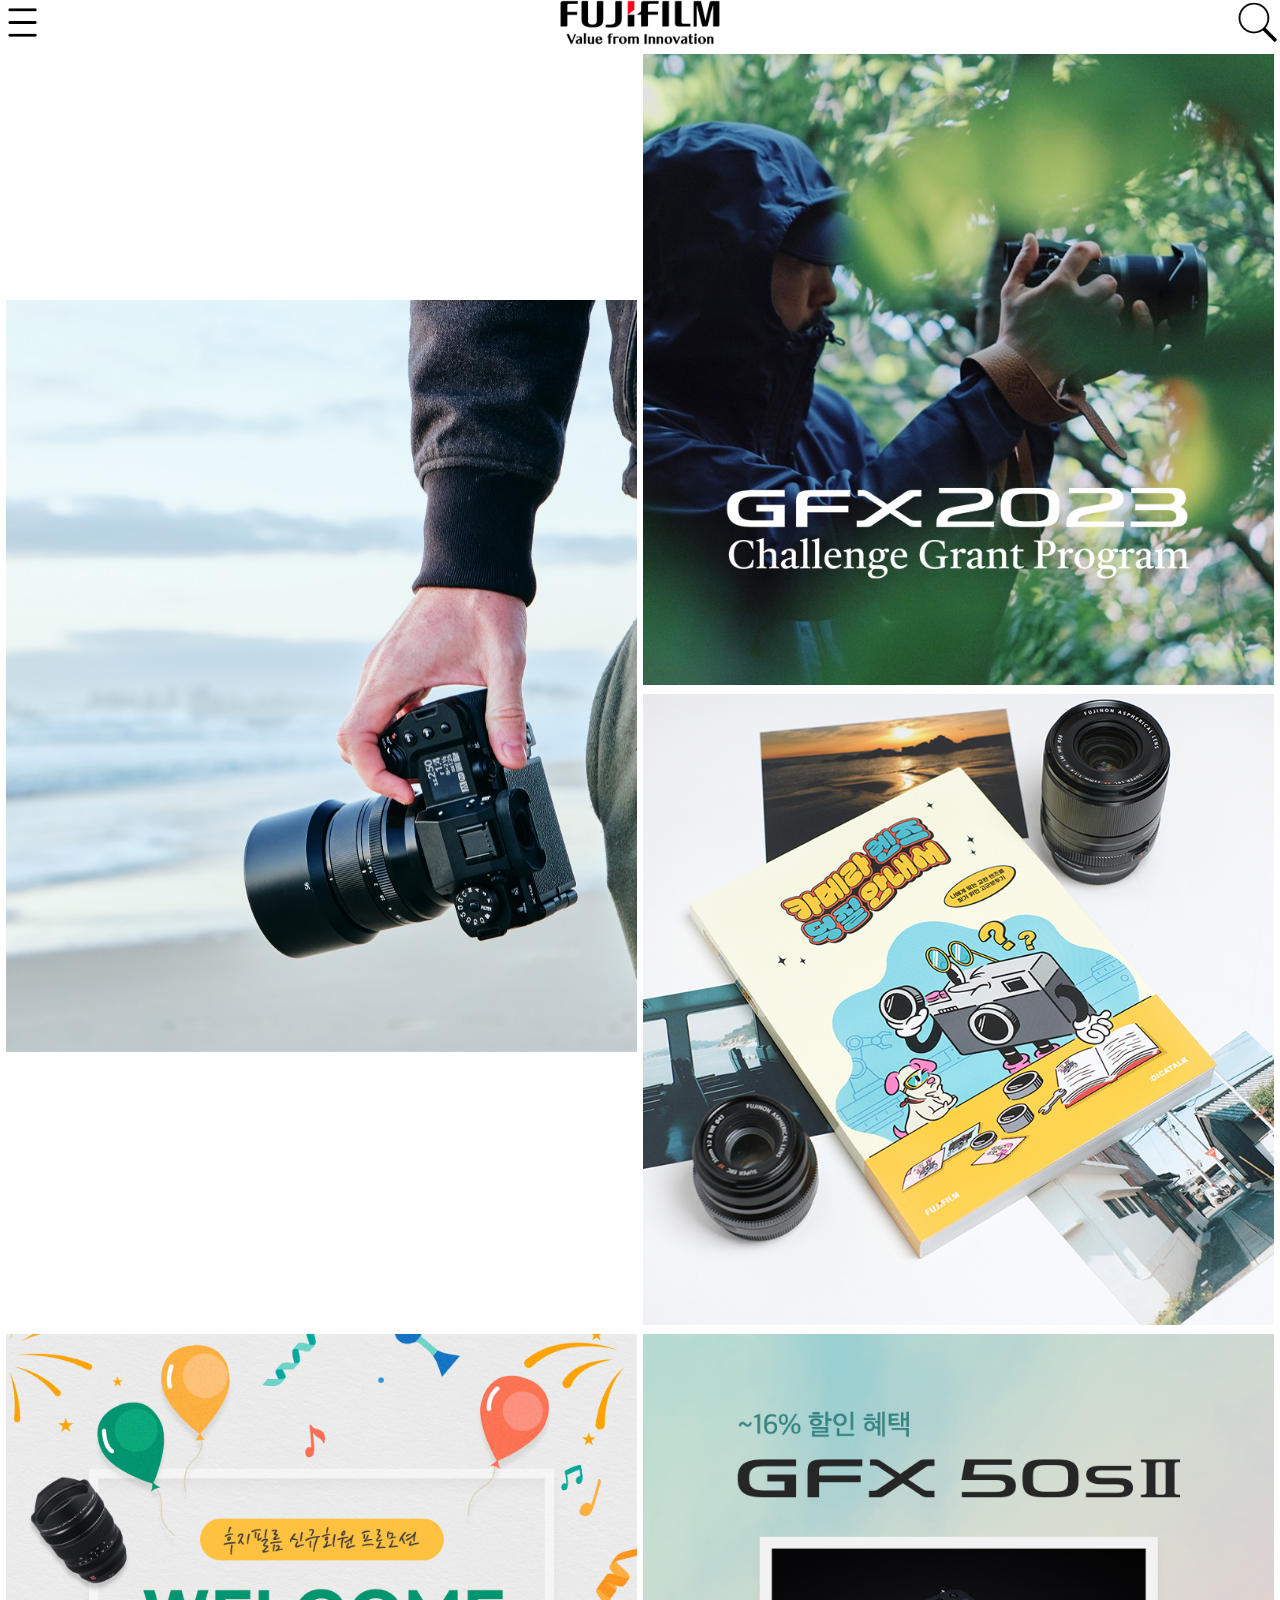
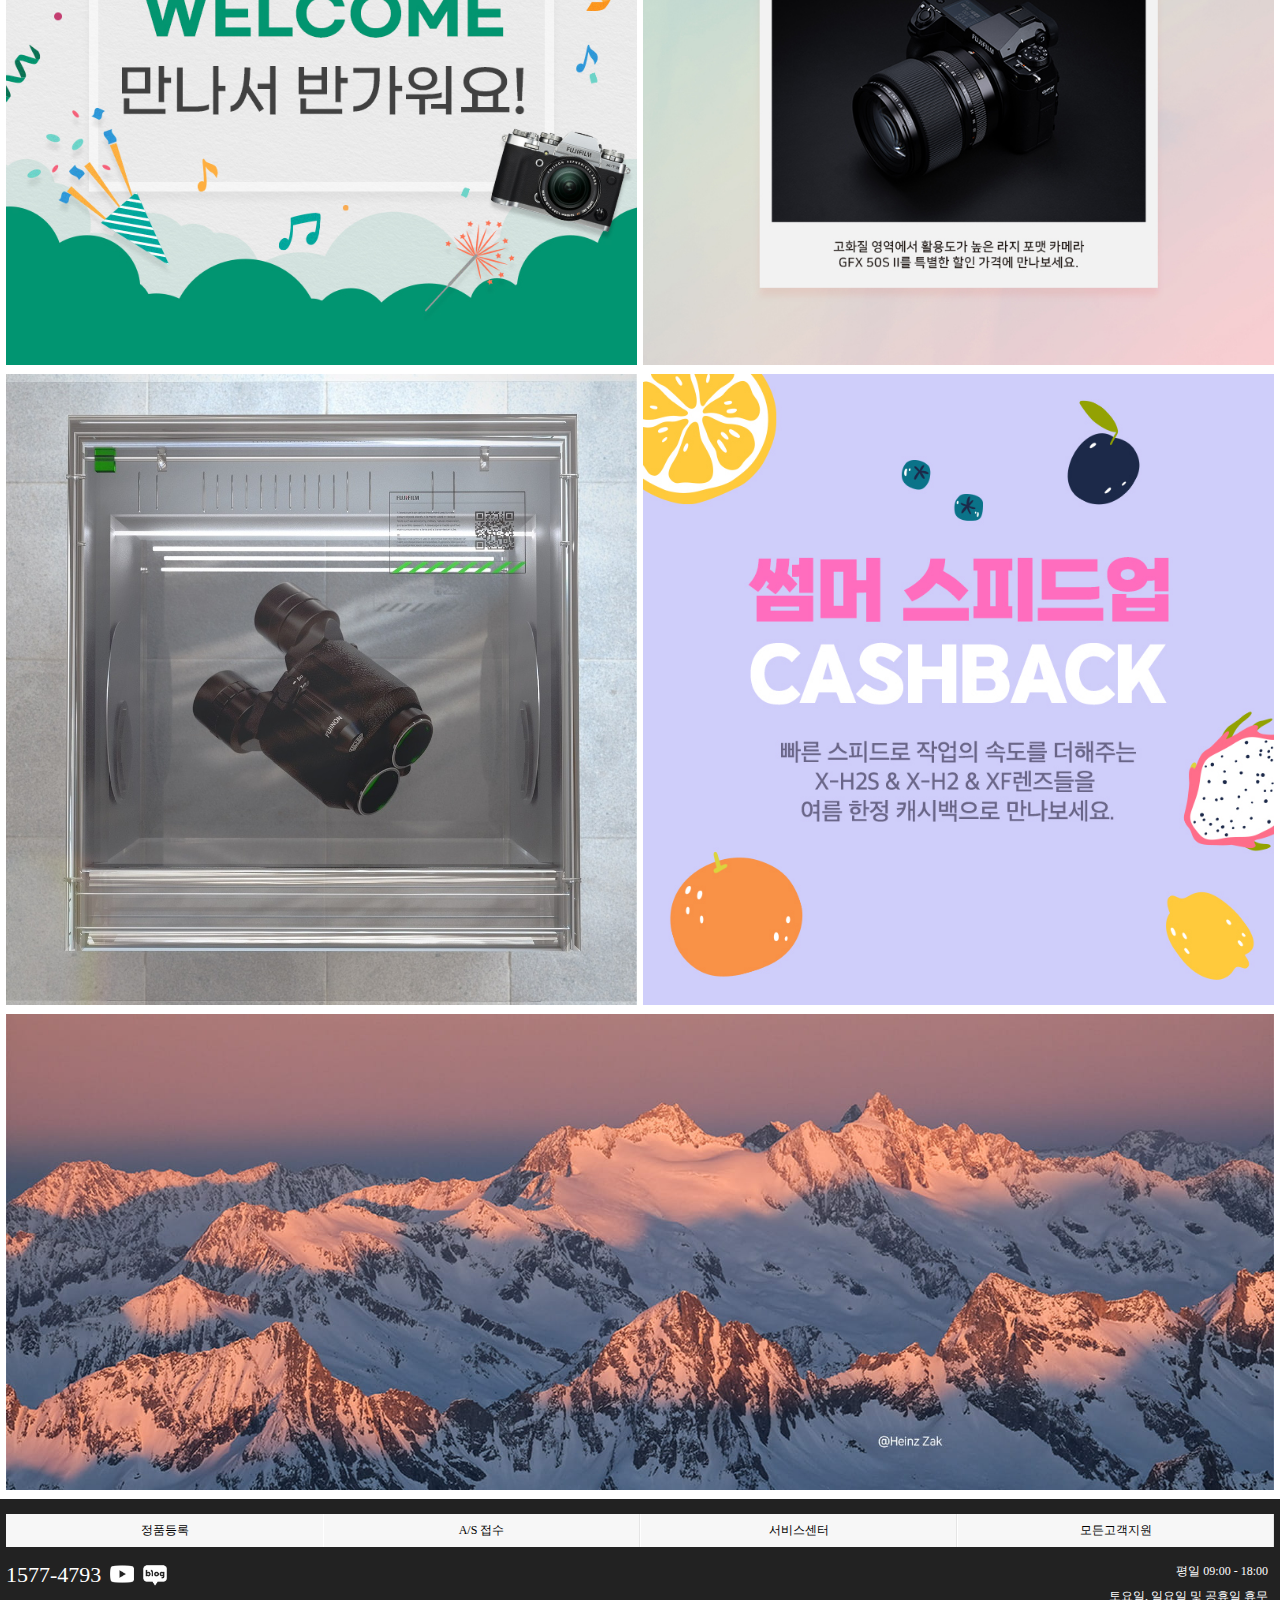
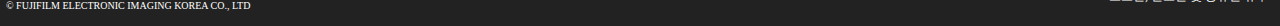
==== commit 53ddab2f: "Add files via upload" ====
--- a/index.html
+++ b/index.html
@@ -5,13 +5,13 @@
   <meta name="viewport" content="width=device-width, initial-scale=1.0">
   <title>Asan</title>
   <link rel="stylesheet" href="css/reset.css">
-  <script src="https://code.jquery.com/jquery-1.12.4.min.js"></script>
-
   <link rel="stylesheet" href="css/slick-theme.css">
   <link rel="stylesheet" href="css/slick.css">
   <link rel="stylesheet" href="css/asan.css">
-  <script defer src="js/slick.min.js" ></script>
-  <script defer src="js/main.js"></script>
+
+  <script src="https://code.jquery.com/jquery-3.6.0.min.js"></script>
+  <script src="js/slick.min.js"></script>
+  <script src="js/main.js" defer></script>
 
   
 </head>
@@ -41,6 +41,7 @@
         <section class="s1-1">
           <div class="slider">
             <div><a href="#"><img src="img2/main01.jpg" alt="메인01"></a></div>
+            
           </div>
         </section>
 
--- a/css/asan.css
+++ b/css/asan.css
@@ -103,6 +103,8 @@
 .slider {
   display: flex;
   justify-content: center; 
+  max-width: 100%; 
+  overflow: hidden; 
 }
   
 .slider img {
@@ -264,3 +266,4 @@
   font-weight: bold;
   color: red;
 }
+
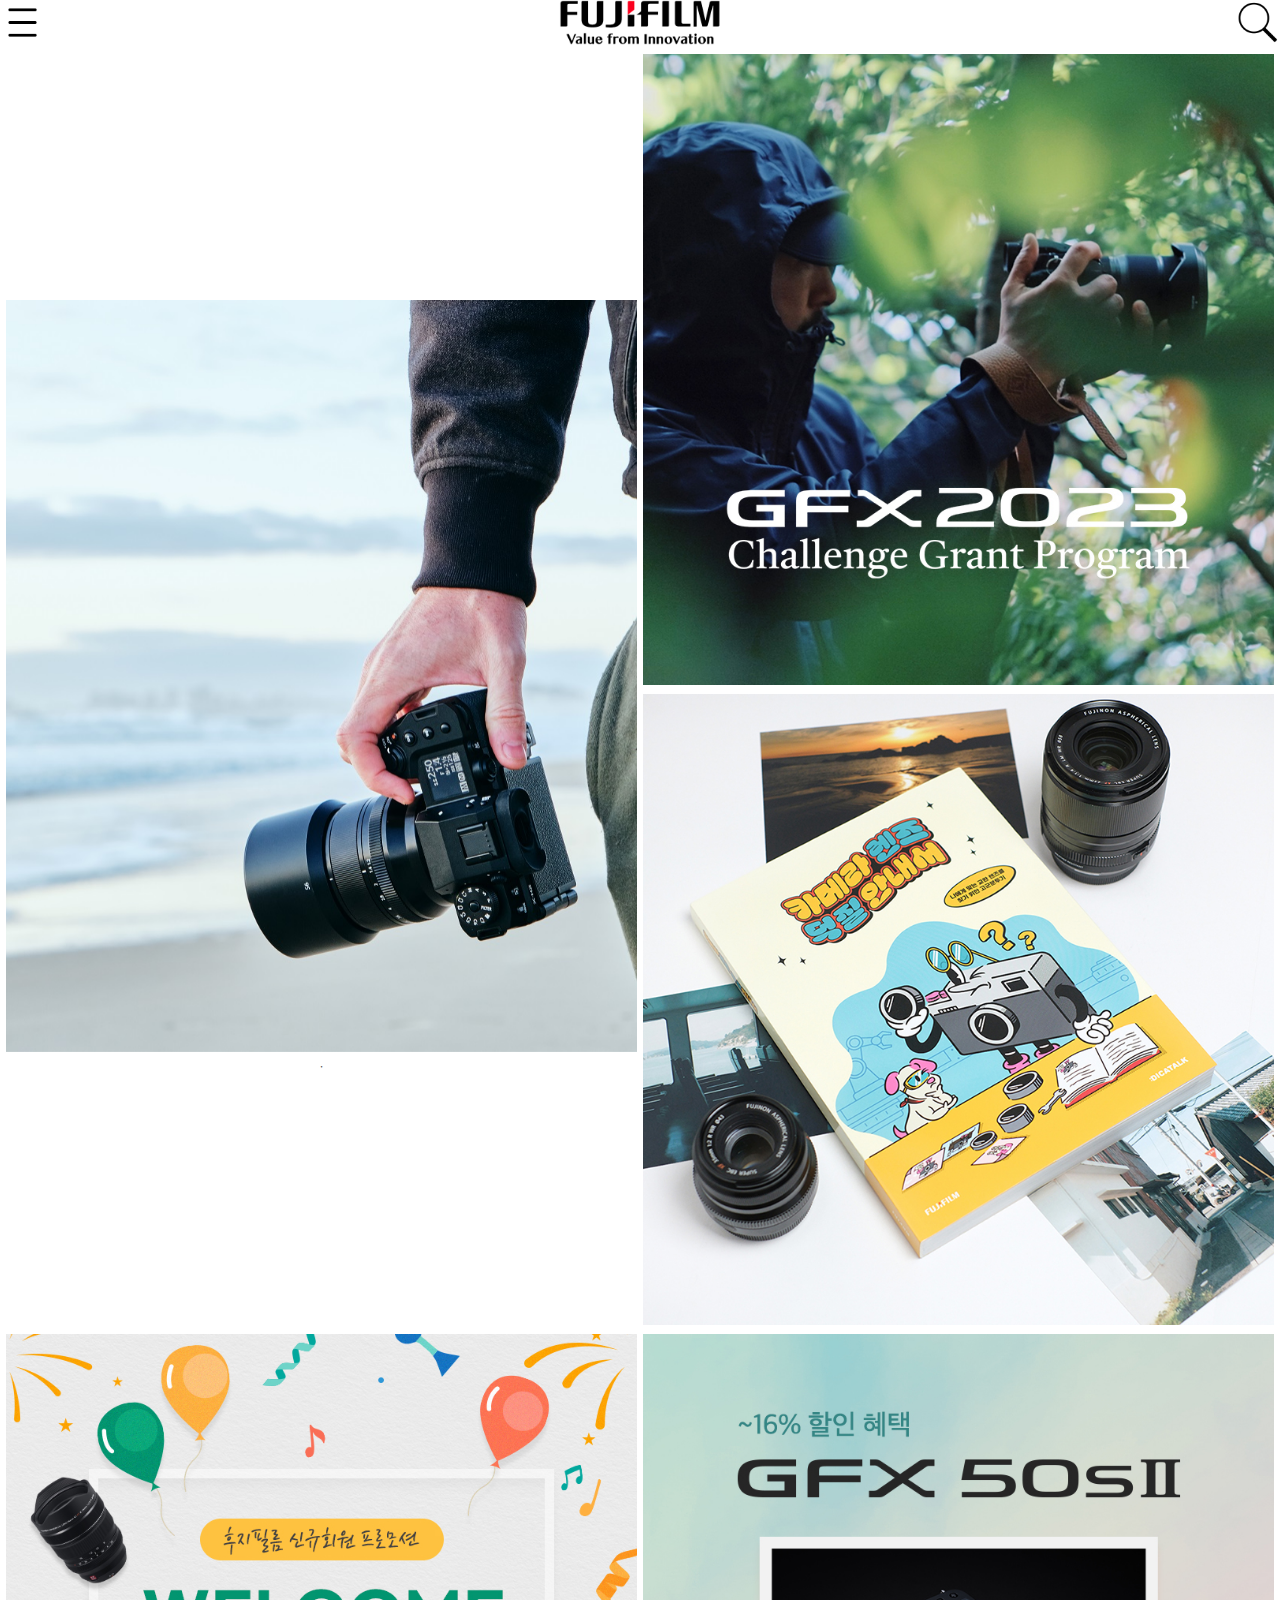
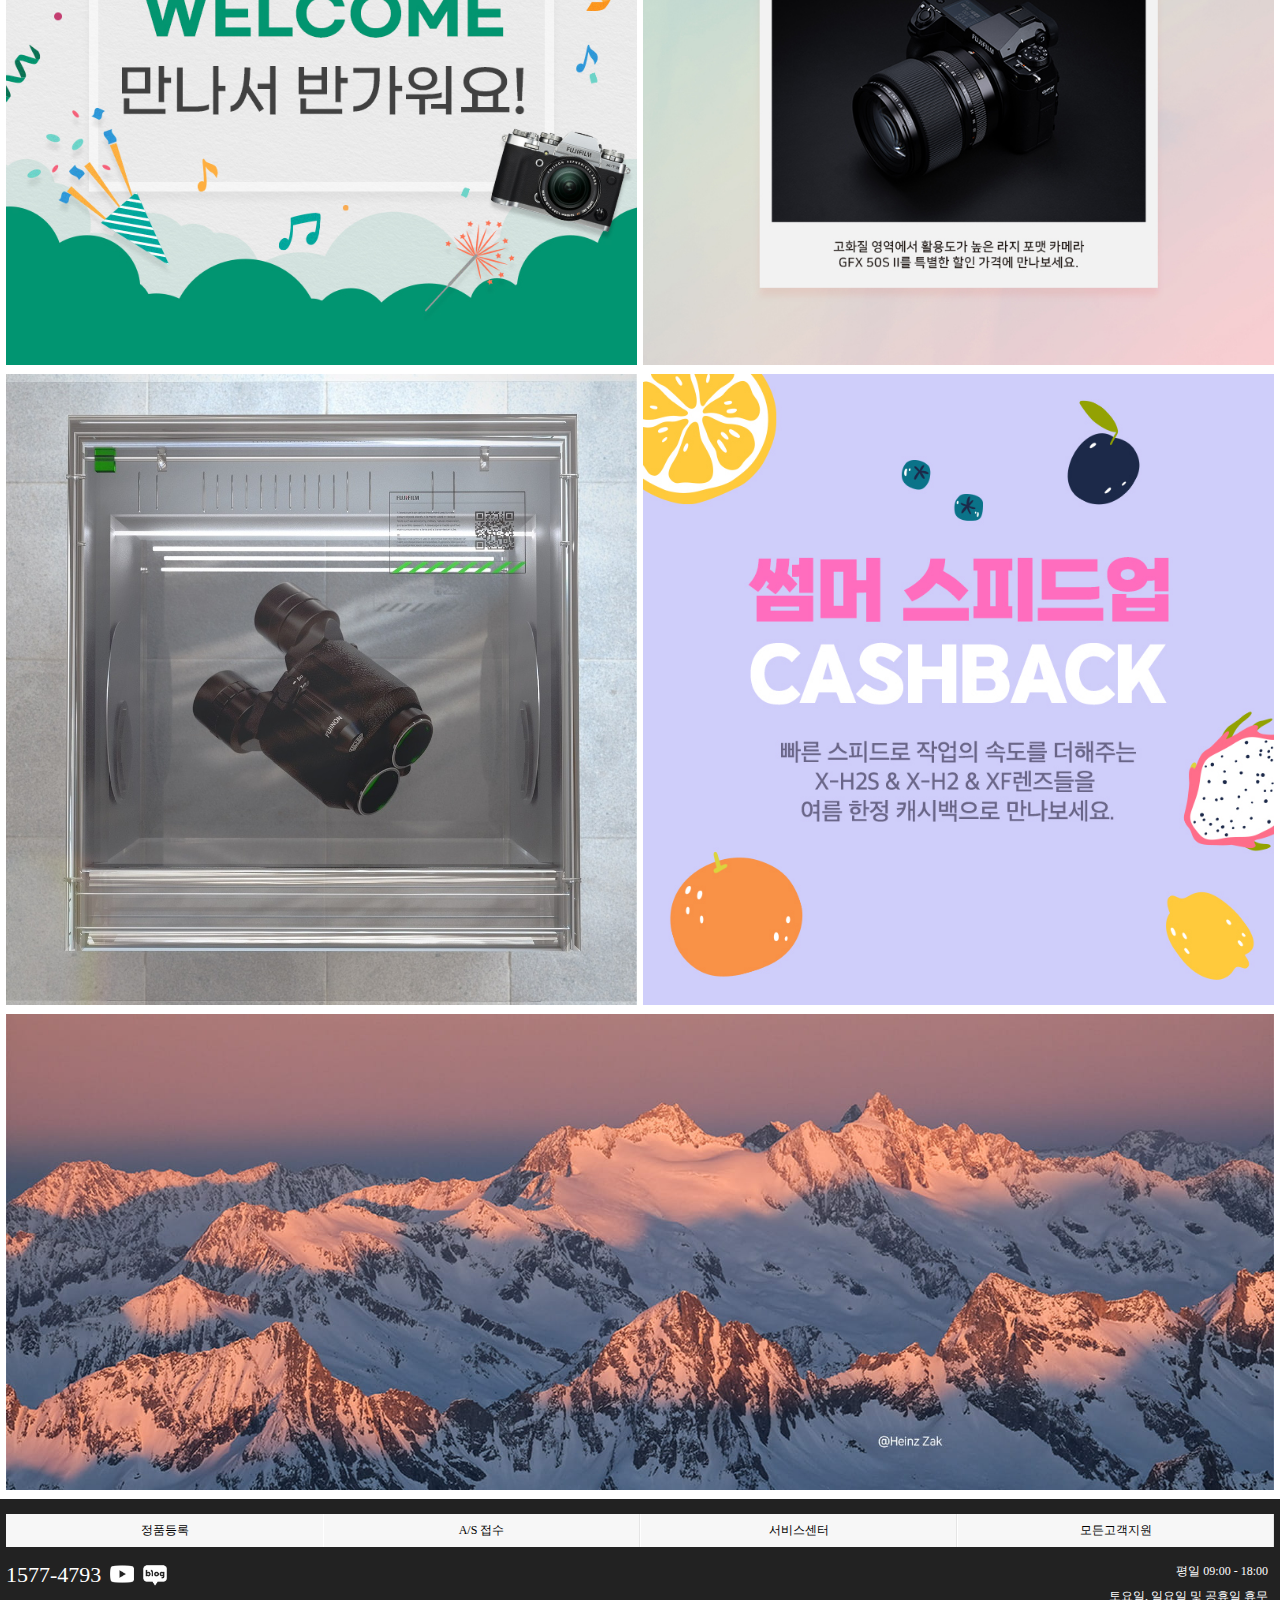
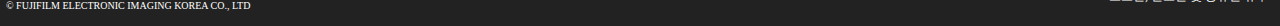
==== commit 2516770e: "Add files via upload" ====
--- a/index.html
+++ b/index.html
@@ -5,13 +5,13 @@
   <meta name="viewport" content="width=device-width, initial-scale=1.0">
   <title>Asan</title>
   <link rel="stylesheet" href="css/reset.css">
+  <script src="https://code.jquery.com/jquery-1.12.4.min.js"></script>
+
   <link rel="stylesheet" href="css/slick-theme.css">
   <link rel="stylesheet" href="css/slick.css">
   <link rel="stylesheet" href="css/asan.css">
-
-  <script src="https://code.jquery.com/jquery-3.6.0.min.js"></script>
-  <script src="js/slick.min.js"></script>
-  <script src="js/main.js" defer></script>
+  <script defer src="js/slick.min.js" ></script>
+  <script defer src="js/main.js"></script>
 
   
 </head>
@@ -41,7 +41,6 @@
         <section class="s1-1">
           <div class="slider">
             <div><a href="#"><img src="img2/main01.jpg" alt="메인01"></a></div>
-            
           </div>
         </section>
 
--- a/css/asan.css
+++ b/css/asan.css
@@ -103,8 +103,6 @@
 .slider {
   display: flex;
   justify-content: center; 
-  max-width: 100%; 
-  overflow: hidden; 
 }
   
 .slider img {
@@ -266,4 +264,3 @@
   font-weight: bold;
   color: red;
 }
-
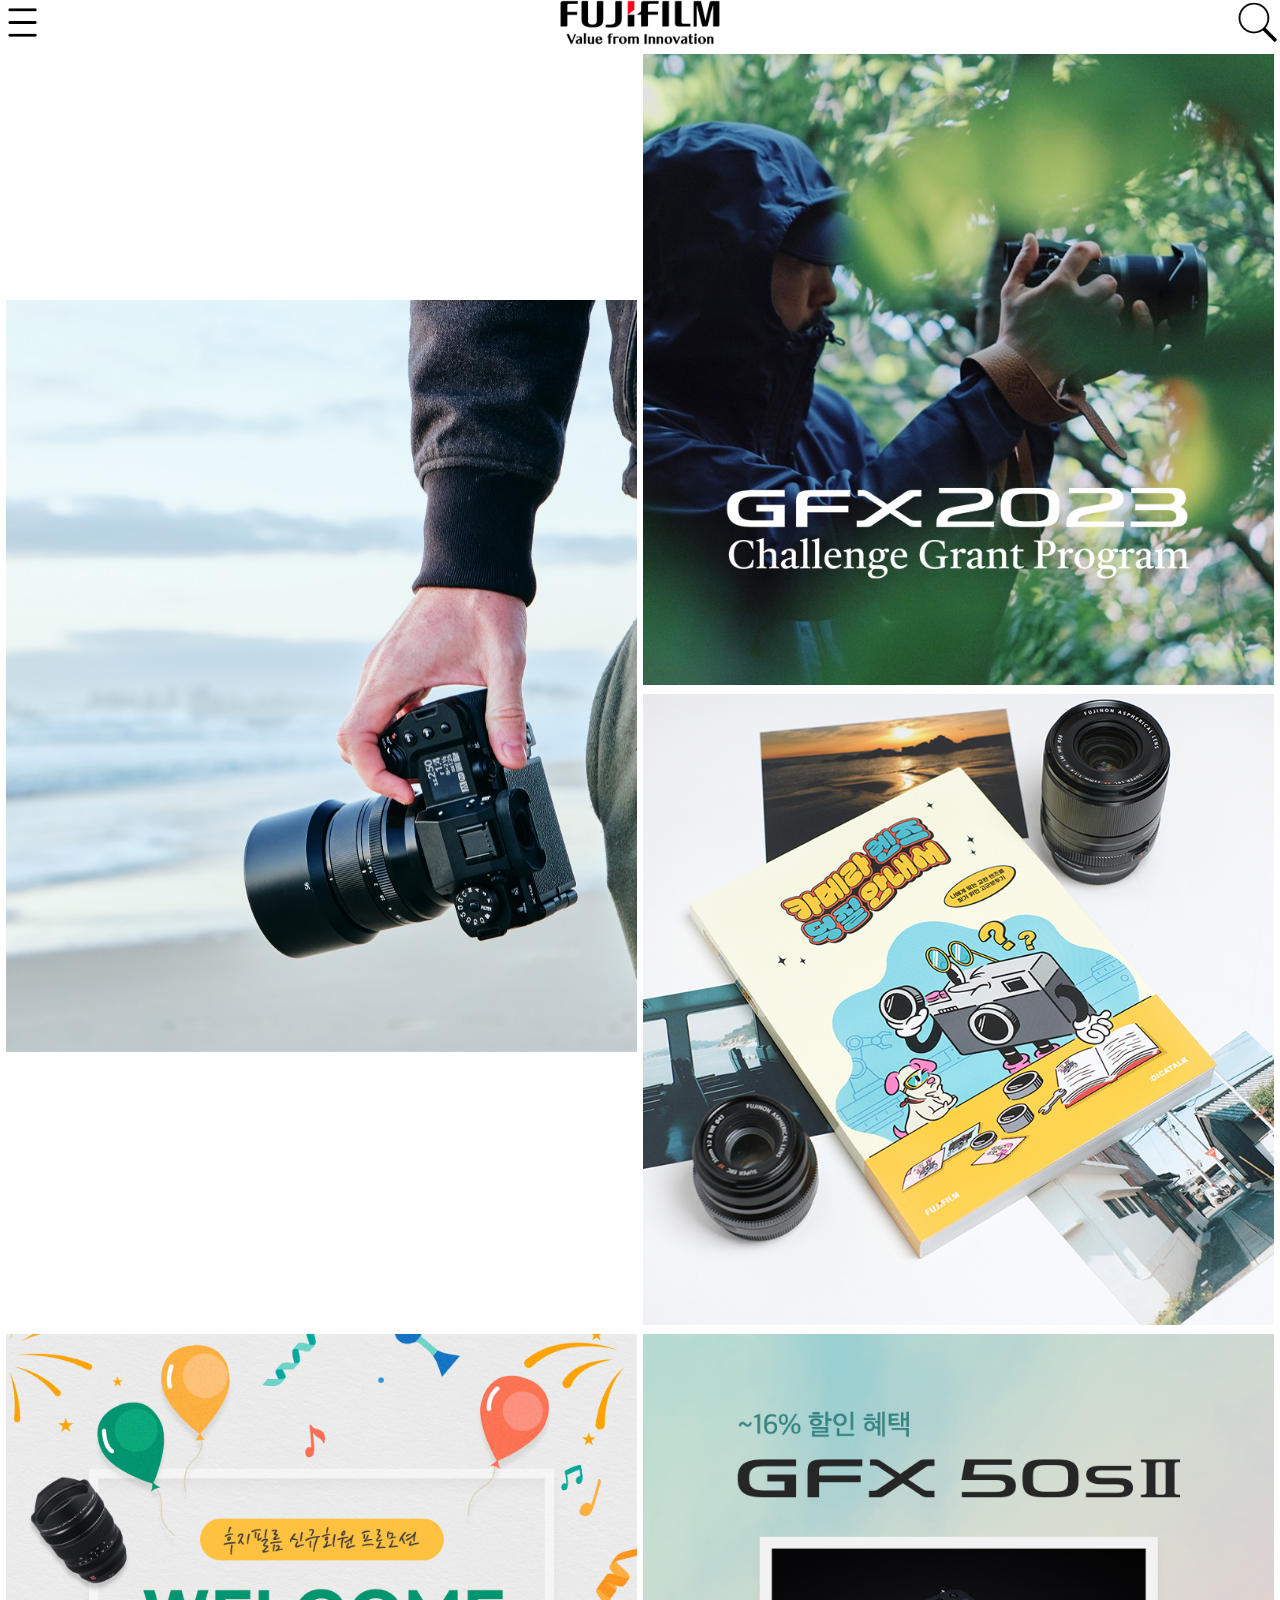
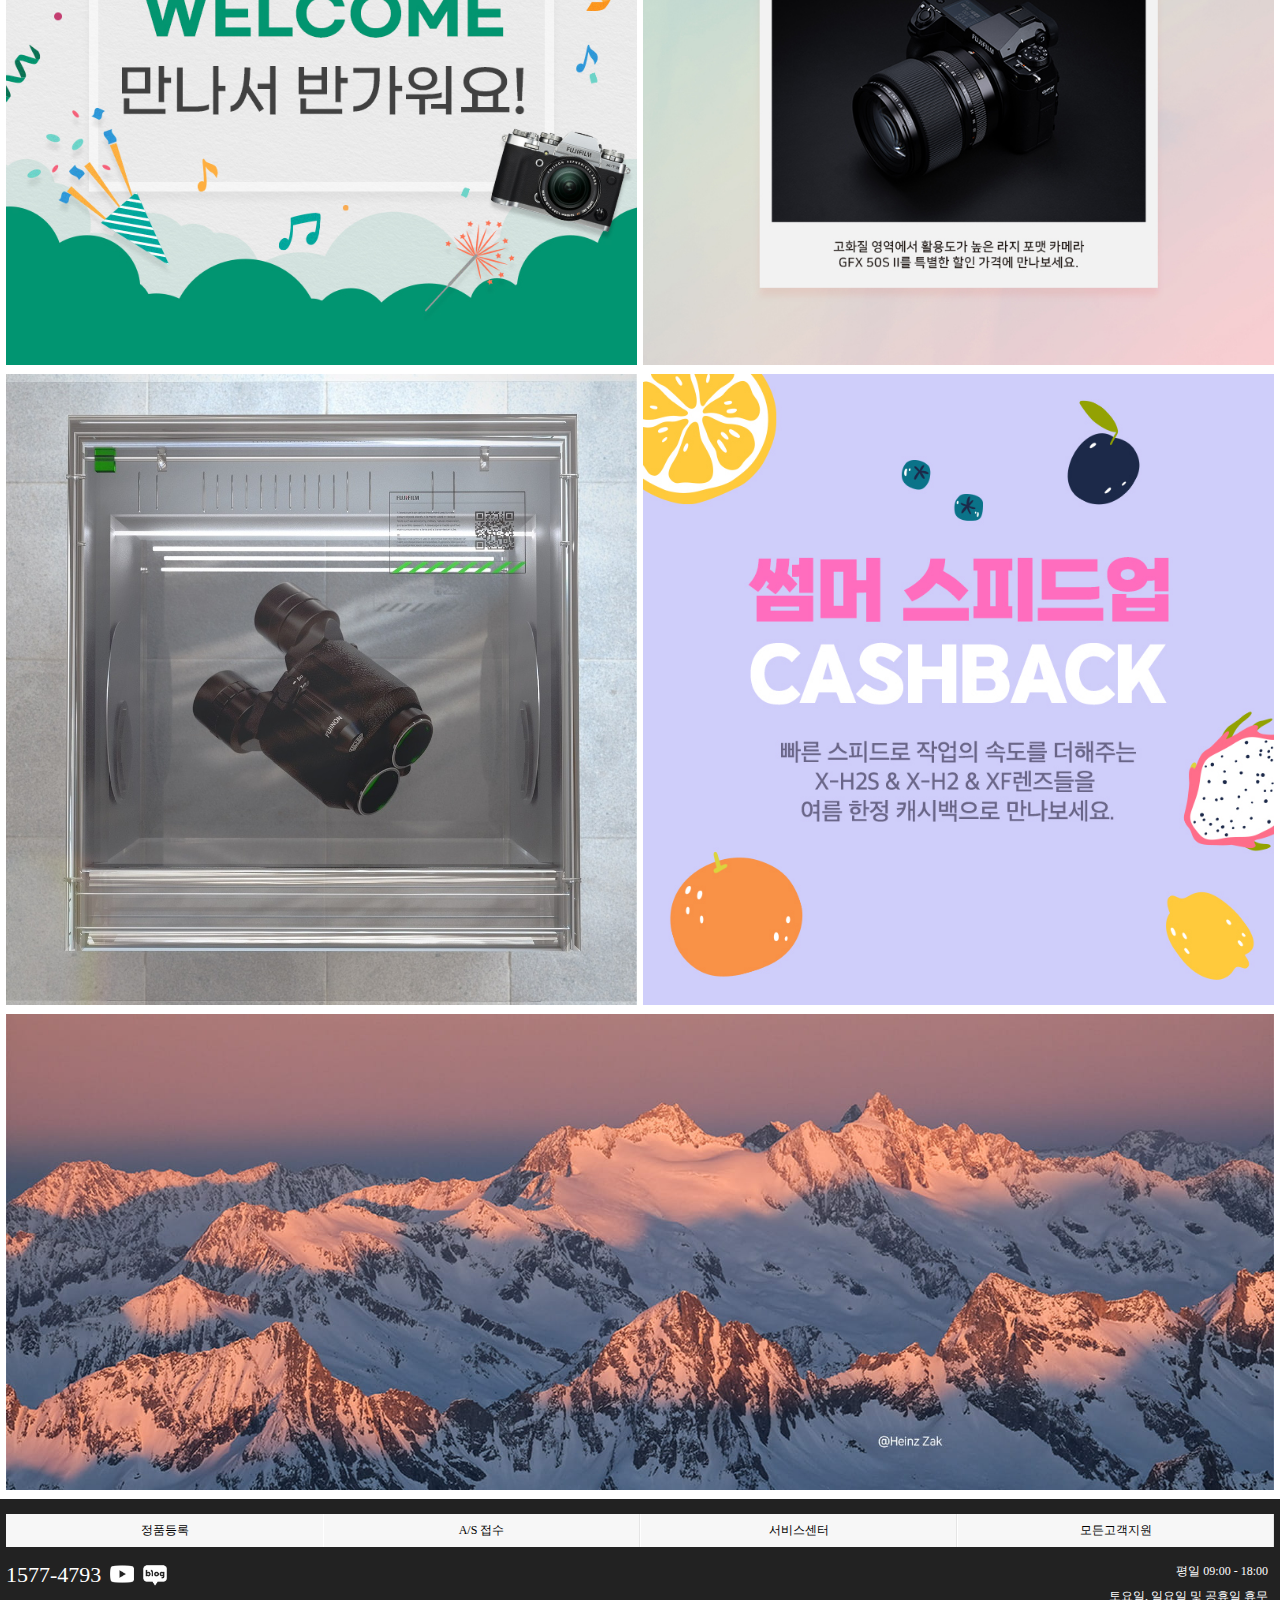
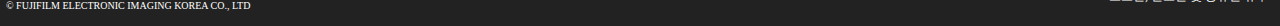
==== commit d424e9d2: "Add files via upload" ====
--- a/index.html
+++ b/index.html
@@ -5,13 +5,13 @@
   <meta name="viewport" content="width=device-width, initial-scale=1.0">
   <title>Asan</title>
   <link rel="stylesheet" href="css/reset.css">
-  <script src="https://code.jquery.com/jquery-1.12.4.min.js"></script>
-
   <link rel="stylesheet" href="css/slick-theme.css">
   <link rel="stylesheet" href="css/slick.css">
   <link rel="stylesheet" href="css/asan.css">
-  <script defer src="js/slick.min.js" ></script>
-  <script defer src="js/main.js"></script>
+
+  <script src="https://code.jquery.com/jquery-3.6.0.min.js"></script>
+  <script src="js/slick.min.js"></script>
+  <script src="js/main.js" defer></script>
 
   
 </head>
@@ -41,6 +41,7 @@
         <section class="s1-1">
           <div class="slider">
             <div><a href="#"><img src="img2/main01.jpg" alt="메인01"></a></div>
+            
           </div>
         </section>
 
--- a/css/asan.css
+++ b/css/asan.css
@@ -103,6 +103,8 @@
 .slider {
   display: flex;
   justify-content: center; 
+  max-width: 100%; 
+  overflow: hidden; 
 }
   
 .slider img {
@@ -264,3 +266,4 @@
   font-weight: bold;
   color: red;
 }
+
